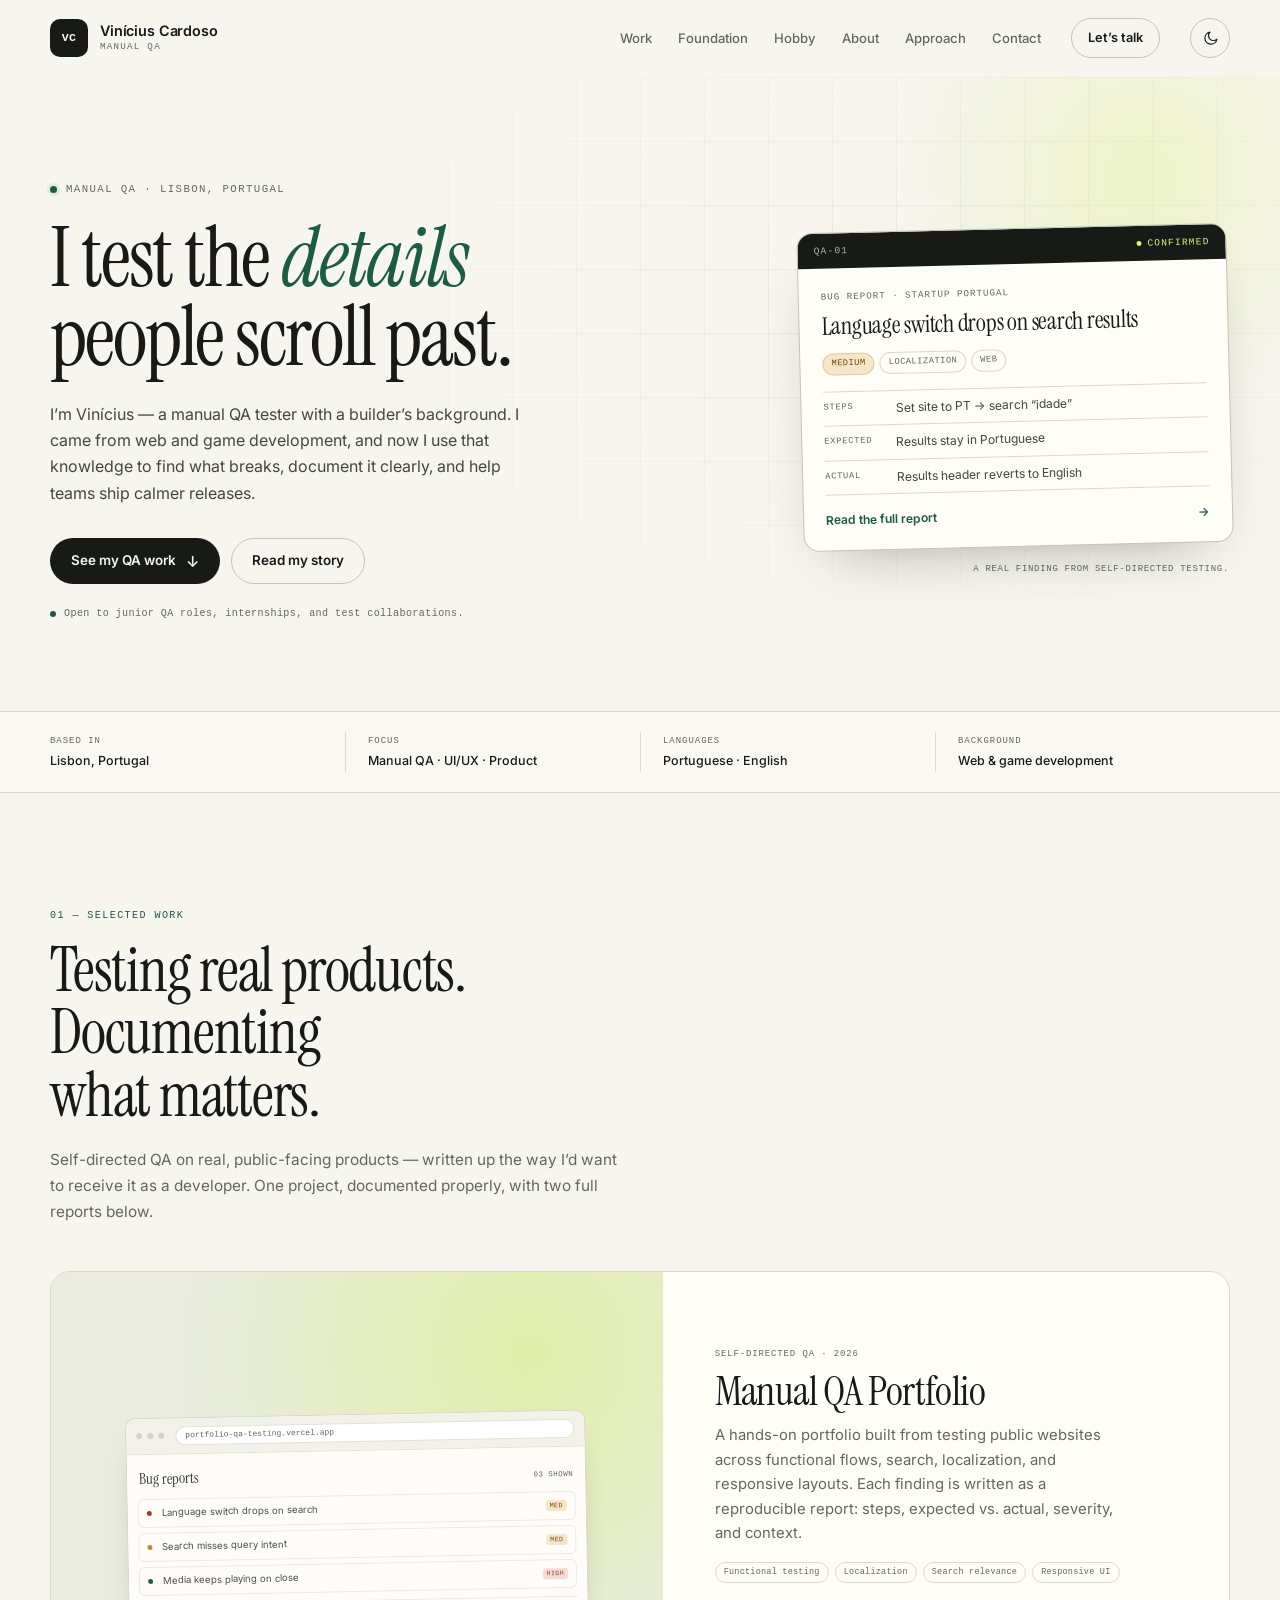
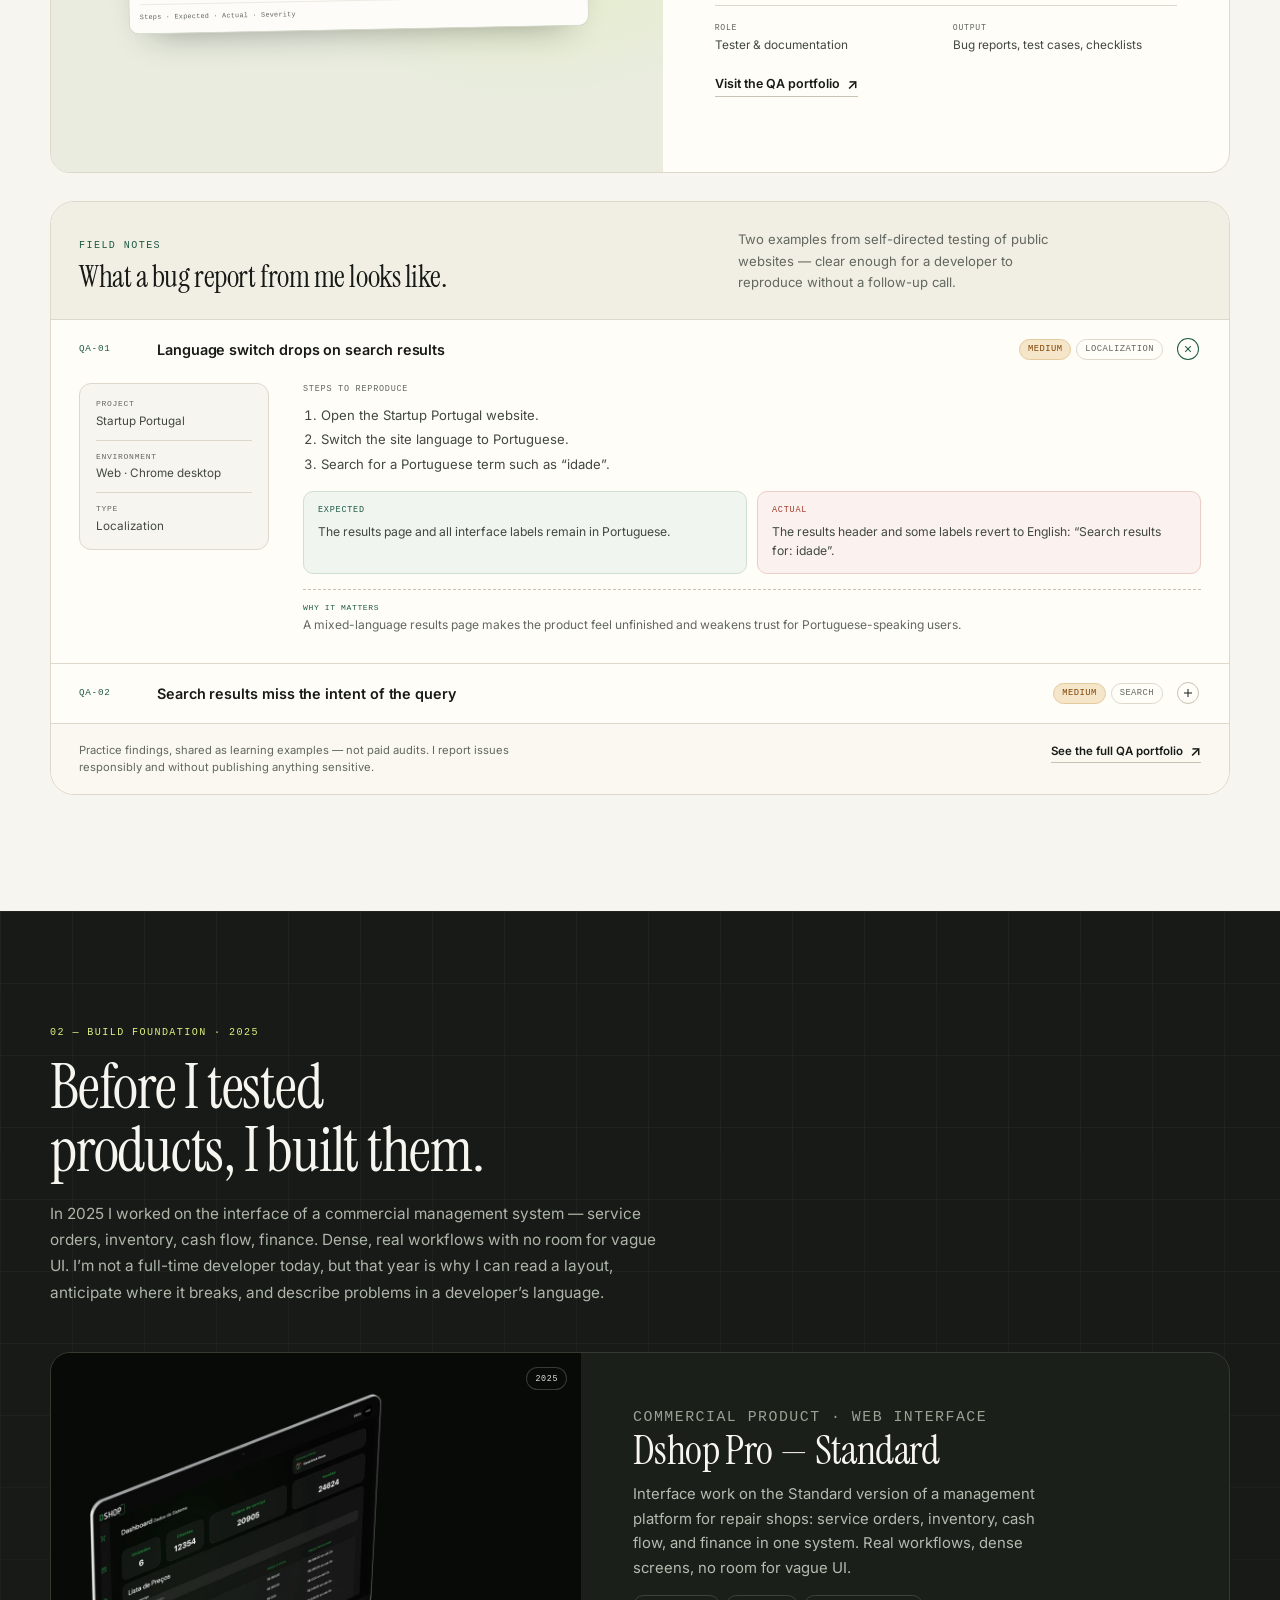
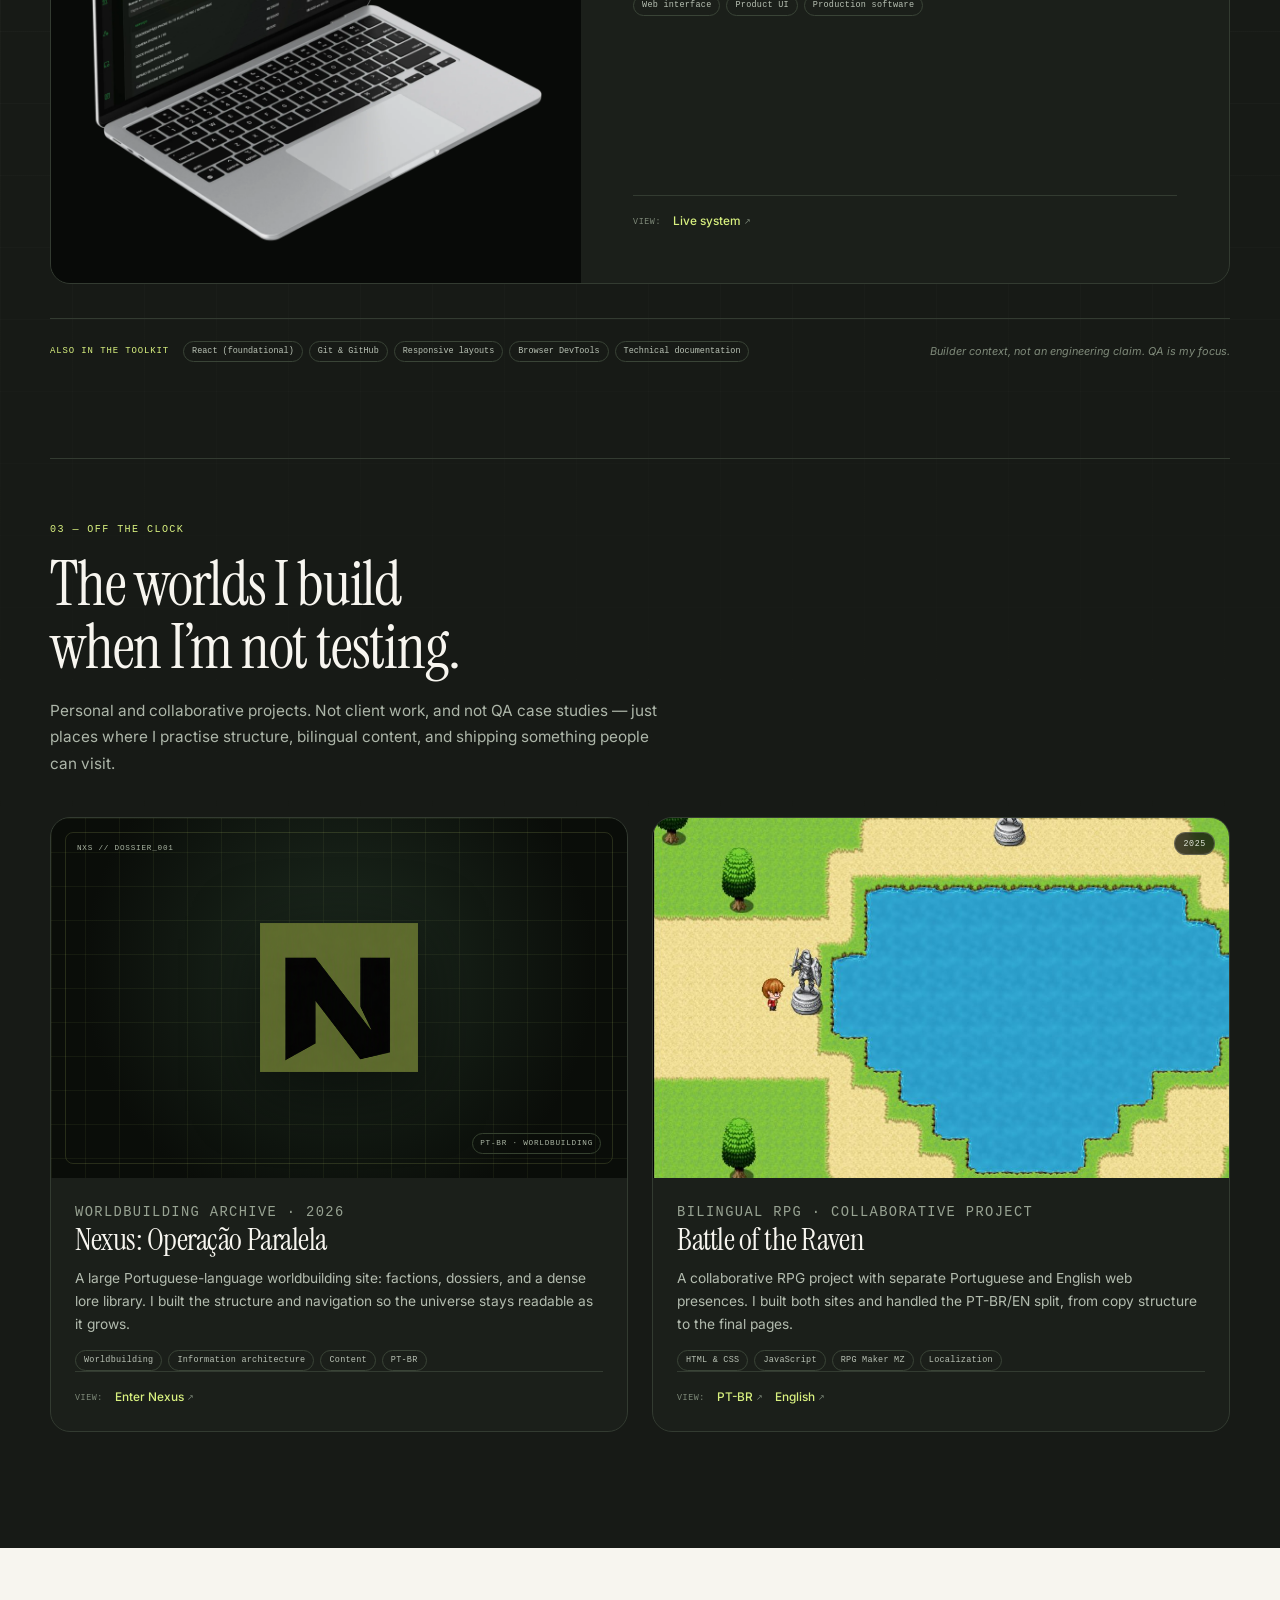
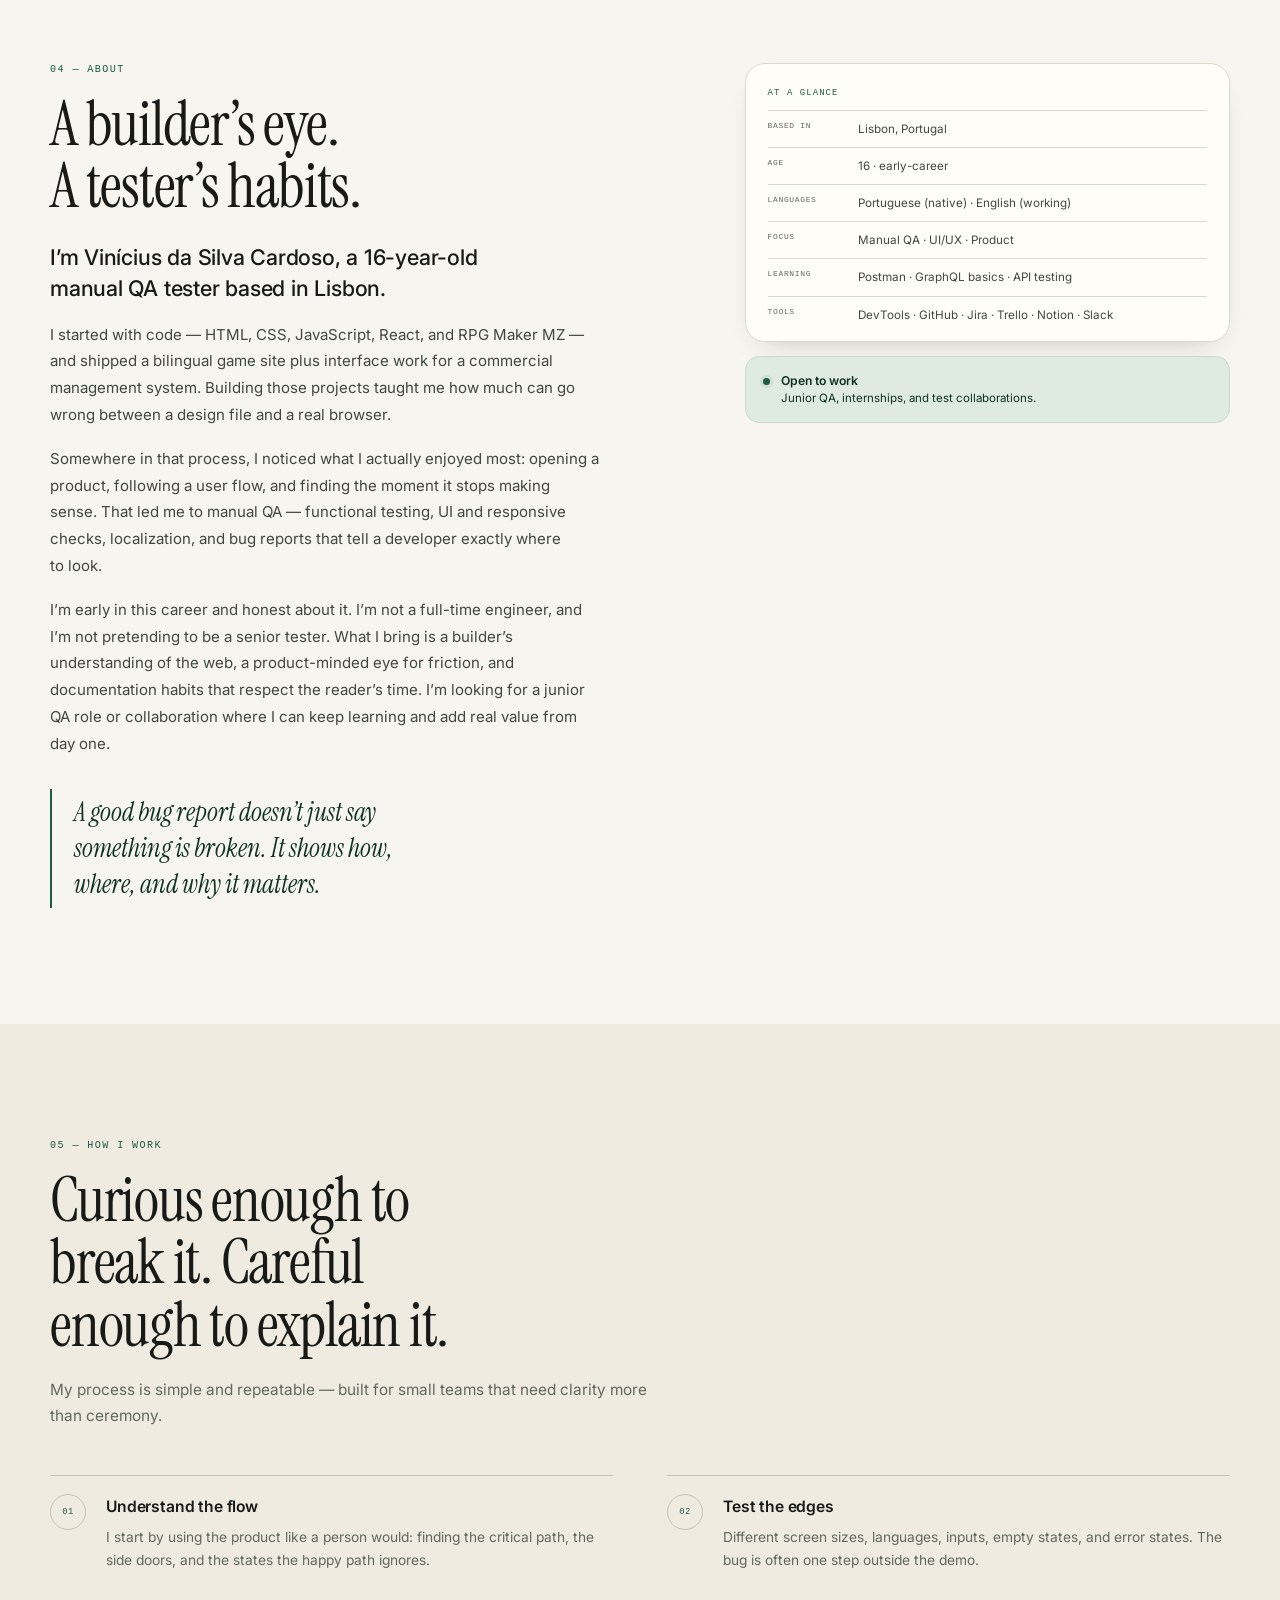
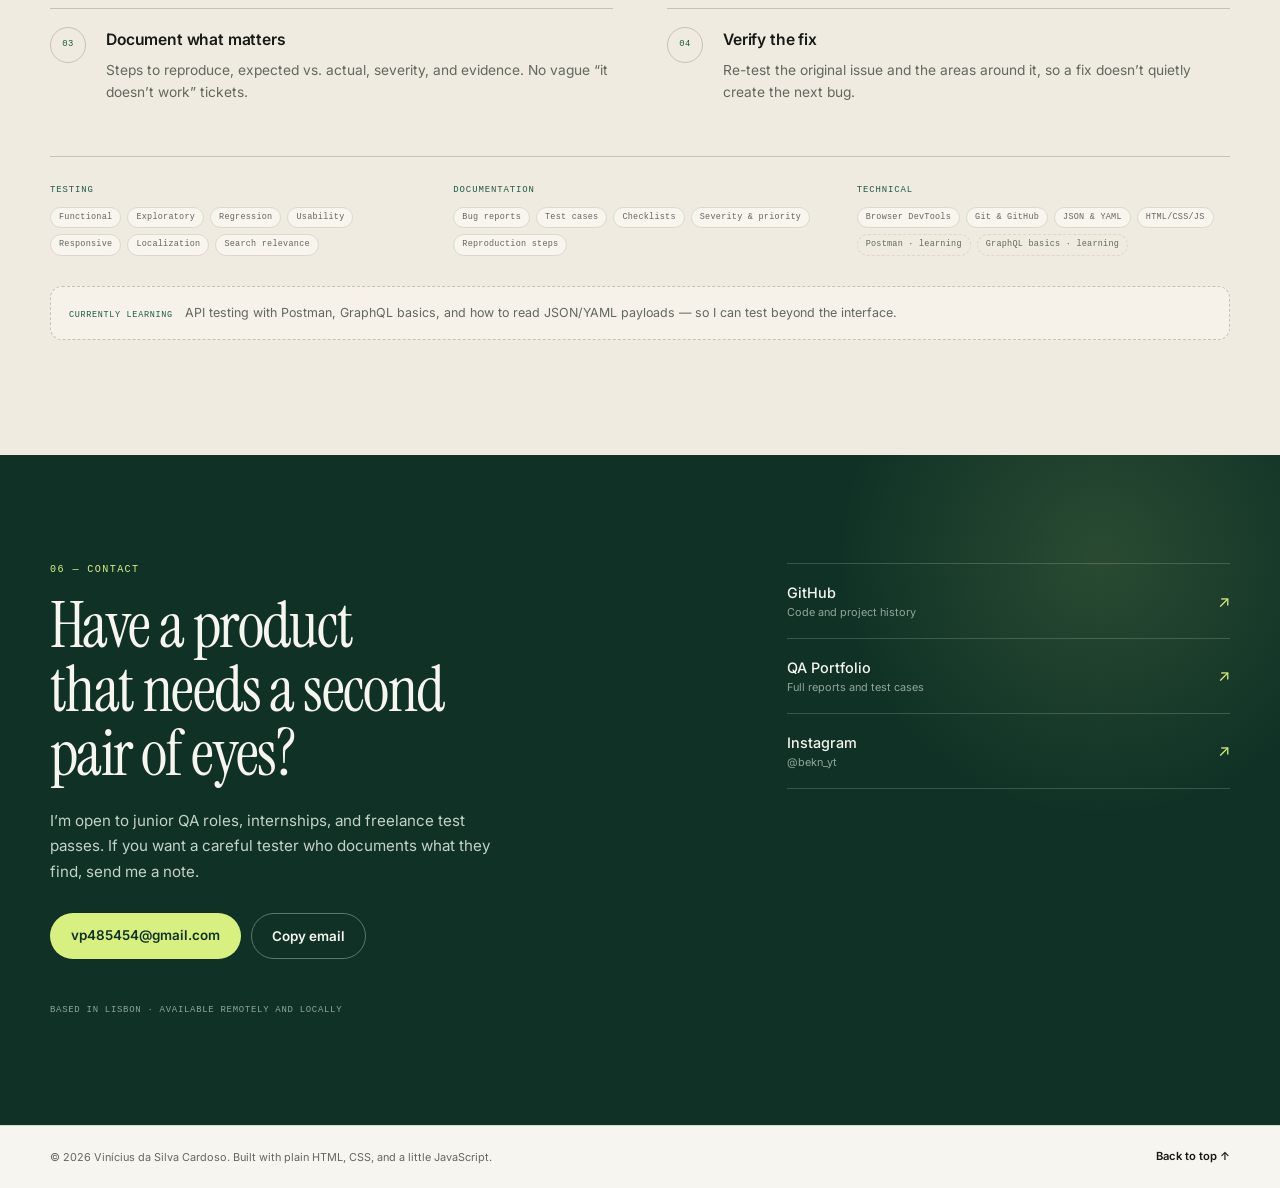
==== index.html @ 97ed92d1 "first commit" ====
<!DOCTYPE html>
<html lang="en">
<head>
  <meta charset="UTF-8">
  <meta name="viewport" content="width=device-width, initial-scale=1.0">
  <title>Vinícius Cardoso — Manual QA Tester</title>
  <meta
    name="description"
    content="Vinícius Cardoso is a manual QA tester in Lisbon with a builder's background. Functional testing, UI/UX checks, localization, and clear bug reports.">
  <meta name="theme-color" content="#f7f5ef" id="meta-theme-color">
  <meta name="color-scheme" content="light dark">
  <script>
    (function () {
      var root = document.documentElement;
      var theme = "light";

      try {
        var saved = localStorage.getItem("theme");
        if (saved === "light" || saved === "dark") {
          theme = saved;
        } else if (window.matchMedia("(prefers-color-scheme: dark)").matches) {
          theme = "dark";
        }
      } catch (error) {
        theme = "light";
      }

      root.setAttribute("data-theme", theme);
      root.style.colorScheme = theme;

      var meta = document.getElementById("meta-theme-color");
      if (meta) {
        meta.setAttribute("content", theme === "dark" ? "#0e120f" : "#f7f5ef");
      }
    })();
  </script>
  <meta name="author" content="Vinícius da Silva Cardoso">
  <meta property="og:type" content="website">
  <meta property="og:title" content="Vinícius Cardoso — Manual QA Tester">
  <meta
    property="og:description"
    content="A builder's eye, a tester's habits. Manual QA, UI/UX checks, and bug reports that developers can act on.">
  <!-- Social crawlers require an absolute URL after deployment. -->
  <meta property="og:image" content="assets/og-card.png">
  <meta name="twitter:card" content="summary_large_image">
  <link rel="icon" href="assets/favicon.svg" type="image/svg+xml">
  <link rel="preconnect" href="https://fonts.googleapis.com">
  <link rel="preconnect" href="https://fonts.gstatic.com" crossorigin>
  <link
    href="https://fonts.googleapis.com/css2?family=Instrument+Serif:ital@0;1&family=Inter:wght@400;500;600&display=swap"
    rel="stylesheet">
  <link rel="stylesheet" href="styles.css">
  <script type="application/ld+json">
    {
      "@context": "https://schema.org",
      "@type": "Person",
      "name": "Vinícius da Silva Cardoso",
      "jobTitle": "Manual QA Tester",
      "description": "Manual QA tester in Lisbon with a background in web and game development. Focused on functional testing, UI/UX checks, localization, and clear bug reports.",
      "email": "mailto:vp485454@gmail.com",
      "address": {
        "@type": "PostalAddress",
        "addressLocality": "Lisbon",
        "addressCountry": "PT"
      },
      "knowsLanguage": ["pt-PT", "en"],
      "knowsAbout": [
        "Manual testing",
        "Functional testing",
        "Exploratory testing",
        "Regression testing",
        "Usability testing",
        "Localization testing",
        "Bug reporting",
        "Test documentation"
      ],
      "sameAs": [
        "https://github.com/BeknYTprogamador",
        "https://portfolio-qa-testing.vercel.app/",
        "https://www.instagram.com/bekn_yt/"
      ]
    }
  </script>
  <script>
    document.documentElement.classList.add("js");
  </script>
  <script src="script.js" defer></script>
</head>

<body>
  <a class="skip-link" href="#main">Skip to content</a>

  <header class="site-header" data-header>
    <div class="shell header-inner">
      <a class="brand" href="#top" aria-label="Vinícius Cardoso — back to top">
        <span class="brand-mark" aria-hidden="true">VC</span>
        <span class="brand-text">
          <span class="brand-name">Vinícius Cardoso</span>
          <span class="brand-role">Manual QA</span>
        </span>
      </a>

      <nav class="nav" id="site-nav" aria-label="Primary">
        <ul class="nav-list">
          <li><a href="#work">Work</a></li>
          <li><a href="#foundation">Foundation</a></li>
          <li><a href="#hobby">Hobby</a></li>
          <li><a href="#about">About</a></li>
          <li><a href="#approach">Approach</a></li>
          <li><a href="#contact">Contact</a></li>
        </ul>
      </nav>

      <a class="header-cta" href="mailto:vp485454@gmail.com">Let&rsquo;s talk</a>

      <button
        class="theme-toggle"
        type="button"
        data-theme-toggle
        aria-label="Dark theme"
        aria-pressed="false"
        title="Switch to dark theme"
      >
        <svg class="theme-icon theme-icon--moon" viewBox="0 0 24 24" fill="none" stroke="currentColor" stroke-width="1.7" stroke-linecap="round" stroke-linejoin="round" aria-hidden="true">
          <path d="M21 12.8A8.5 8.5 0 1 1 11.2 3a6.6 6.6 0 0 0 9.8 9.8Z"></path>
        </svg>
        <svg class="theme-icon theme-icon--sun" viewBox="0 0 24 24" fill="none" stroke="currentColor" stroke-width="1.7" stroke-linecap="round" stroke-linejoin="round" aria-hidden="true">
          <circle cx="12" cy="12" r="4"></circle>
          <path d="M12 2v2M12 20v2M4.93 4.93l1.42 1.42M17.66 17.66l1.41 1.41M2 12h2M20 12h2M4.93 19.07l1.42-1.42M17.66 6.34l1.41-1.41"></path>
        </svg>
      </button>

      <button
        class="nav-toggle"
        type="button"
        aria-expanded="false"
        aria-controls="site-nav"
        aria-label="Open menu"
      >
        <span></span>
        <span></span>
      </button>
    </div>
  </header>

  <main id="main">
    <!-- Hero -->
    <section class="hero" id="top" aria-labelledby="hero-title">
      <div class="shell hero-grid">
        <div class="hero-copy">
          <p class="eyebrow" data-reveal>
            <span class="status-dot" aria-hidden="true"></span>
            Manual QA &middot; Lisbon, Portugal
          </p>
          <h1 id="hero-title" data-reveal style="--delay: 60ms">
            I test the <em>details</em><br>people scroll past.
          </h1>
          <p class="hero-sub" data-reveal style="--delay: 120ms">
            I&rsquo;m Vinícius &mdash; a manual QA tester with a builder&rsquo;s
            background. I came from web and game development, and now I use that
            knowledge to find what breaks, document it clearly, and help teams ship
            calmer releases.
          </p>
          <div class="hero-actions" data-reveal style="--delay: 180ms">
            <a class="btn btn-primary" href="#work">
              See my QA work
              <span class="btn-arrow" aria-hidden="true">&darr;</span>
            </a>
            <a class="btn btn-ghost" href="#about">Read my story</a>
          </div>
          <p class="hero-note" data-reveal style="--delay: 240ms">
            <span class="hero-note-dot" aria-hidden="true"></span>
            Open to junior QA roles, internships, and test collaborations.
          </p>
        </div>

        <div class="hero-card-wrap" data-reveal style="--delay: 200ms">
          <article class="ticket" aria-label="Sample bug report preview">
            <div class="ticket-bar">
              <span class="ticket-id">QA-01</span>
              <span class="ticket-status">
                <span class="ticket-status-dot" aria-hidden="true"></span>
                Confirmed
              </span>
            </div>
            <div class="ticket-body">
              <p class="ticket-kicker">Bug report &middot; Startup Portugal</p>
              <h2>Language switch drops on search results</h2>
              <div class="ticket-tags">
                <span class="chip chip-amber">Medium</span>
                <span class="chip">Localization</span>
                <span class="chip">Web</span>
              </div>
              <dl class="ticket-meta">
                <div>
                  <dt>Steps</dt>
                  <dd>Set site to PT &rarr; search &ldquo;idade&rdquo;</dd>
                </div>
                <div>
                  <dt>Expected</dt>
                  <dd>Results stay in Portuguese</dd>
                </div>
                <div>
                  <dt>Actual</dt>
                  <dd>Results header reverts to English</dd>
                </div>
              </dl>
              <a class="ticket-link" href="#sample">
                Read the full report
                <span aria-hidden="true">&rarr;</span>
              </a>
            </div>
          </article>
          <p class="ticket-caption">A real finding from self-directed testing.</p>
        </div>
      </div>
    </section>

    <!-- Quick facts -->
    <section class="facts" aria-label="Quick facts">
      <div class="shell">
        <ul class="fact-list">
          <li>
            <span class="fact-label">Based in</span>
            <span class="fact-value">Lisbon, Portugal</span>
          </li>
          <li>
            <span class="fact-label">Focus</span>
            <span class="fact-value">Manual QA &middot; UI/UX &middot; Product</span>
          </li>
          <li>
            <span class="fact-label">Languages</span>
            <span class="fact-value">Portuguese &middot; English</span>
          </li>
          <li>
            <span class="fact-label">Background</span>
            <span class="fact-value">Web &amp; game development</span>
          </li>
        </ul>
      </div>
    </section>

    <!-- Selected QA work -->
    <section class="section" id="work" aria-labelledby="work-title">
      <div class="shell">
        <div class="section-head" data-reveal>
          <p class="section-index">01 &mdash; Selected work</p>
          <h2 id="work-title">Testing real products. Documenting what matters.</h2>
          <p class="section-lead">
            Self-directed QA on real, public-facing products &mdash; written up the
            way I&rsquo;d want to receive it as a developer. One project, documented
            properly, with two full reports below.
          </p>
        </div>

        <div class="project-grid project-grid--single">
          <!-- QA portfolio -->
          <article class="project-card project-card--featured" data-reveal>
            <a
              class="project-media project-media--qa"
              href="https://portfolio-qa-testing.vercel.app/"
              target="_blank"
              rel="noopener"
              aria-label="Visit the Manual QA portfolio (opens in a new tab)"
            >
              <div class="browser-mock" aria-hidden="true">
                <div class="browser-bar">
                  <span class="browser-dot"></span>
                  <span class="browser-dot"></span>
                  <span class="browser-dot"></span>
                  <span class="browser-url">portfolio-qa-testing.vercel.app</span>
                </div>
                <div class="browser-body">
                  <div class="mock-heading">
                    <span>Bug reports</span>
                    <span class="mock-count">03 shown</span>
                  </div>
                  <div class="bug-row">
                    <span class="bug-dot bug-dot--red" aria-hidden="true"></span>
                    <span>Language switch drops on search</span>
                    <span class="bug-sev bug-sev--med">MED</span>
                  </div>
                  <div class="bug-row">
                    <span class="bug-dot bug-dot--amber" aria-hidden="true"></span>
                    <span>Search misses query intent</span>
                    <span class="bug-sev bug-sev--med">MED</span>
                  </div>
                  <div class="bug-row">
                    <span class="bug-dot bug-dot--green" aria-hidden="true"></span>
                    <span>Media keeps playing on close</span>
                    <span class="bug-sev bug-sev--high">HIGH</span>
                  </div>
                  <div class="mock-foot">
                    <span>Steps &middot; Expected &middot; Actual &middot; Severity</span>
                  </div>
                </div>
              </div>
            </a>
            <div class="project-body">
              <div class="project-top">
                <span class="project-kicker">Self-directed QA &middot; 2026</span>
              </div>
              <h3>Manual QA Portfolio</h3>
              <p>
                A hands-on portfolio built from testing public websites across
                functional flows, search, localization, and responsive layouts. Each
                finding is written as a reproducible report: steps, expected vs.
                actual, severity, and context.
              </p>
              <ul class="tag-list" aria-label="Focus areas">
                <li>Functional testing</li>
                <li>Localization</li>
                <li>Search relevance</li>
                <li>Responsive UI</li>
              </ul>
              <dl class="project-meta">
                <div>
                  <dt>Role</dt>
                  <dd>Tester &amp; documentation</dd>
                </div>
                <div>
                  <dt>Output</dt>
                  <dd>Bug reports, test cases, checklists</dd>
                </div>
              </dl>
              <a
                class="text-link"
                href="https://portfolio-qa-testing.vercel.app/"
                target="_blank"
                rel="noopener"
              >
                Visit the QA portfolio
                <span aria-hidden="true">&nearr;</span>
              </a>
            </div>
          </article>
        </div>

        <!-- Sample reports -->
        <div class="reports" id="sample" data-reveal>
          <div class="reports-head">
            <div>
              <p class="section-index">Field notes</p>
              <h3>What a bug report from me looks like.</h3>
            </div>
            <p class="reports-intro">
              Two examples from self-directed testing of public websites &mdash;
              clear enough for a developer to reproduce without a follow-up call.
            </p>
          </div>

          <details class="report" open>
            <summary>
              <span class="report-id">QA-01</span>
              <span class="report-title">Language switch drops on search results</span>
              <span class="report-tags">
                <span class="chip chip-amber">Medium</span>
                <span class="chip">Localization</span>
              </span>
              <span class="report-toggle" aria-hidden="true"></span>
            </summary>
            <div class="report-content">
              <dl class="report-meta">
                <div>
                  <dt>Project</dt>
                  <dd>Startup Portugal</dd>
                </div>
                <div>
                  <dt>Environment</dt>
                  <dd>Web &middot; Chrome desktop</dd>
                </div>
                <div>
                  <dt>Type</dt>
                  <dd>Localization</dd>
                </div>
              </dl>
              <div class="report-detail">
                <h4>Steps to reproduce</h4>
                <ol>
                  <li>Open the Startup Portugal website.</li>
                  <li>Switch the site language to Portuguese.</li>
                  <li>Search for a Portuguese term such as &ldquo;idade&rdquo;.</li>
                </ol>
                <div class="result-grid">
                  <div class="result result--expected">
                    <h4>Expected</h4>
                    <p>
                      The results page and all interface labels remain in
                      Portuguese.
                    </p>
                  </div>
                  <div class="result result--actual">
                    <h4>Actual</h4>
                    <p>
                      The results header and some labels revert to English:
                      &ldquo;Search results for: idade&rdquo;.
                    </p>
                  </div>
                </div>
                <p class="report-impact">
                  <span>Why it matters</span>
                  A mixed-language results page makes the product feel unfinished
                  and weakens trust for Portuguese-speaking users.
                </p>
              </div>
            </div>
          </details>

          <details class="report">
            <summary>
              <span class="report-id">QA-02</span>
              <span class="report-title">Search results miss the intent of the query</span>
              <span class="report-tags">
                <span class="chip chip-amber">Medium</span>
                <span class="chip">Search</span>
              </span>
              <span class="report-toggle" aria-hidden="true"></span>
            </summary>
            <div class="report-content">
              <dl class="report-meta">
                <div>
                  <dt>Project</dt>
                  <dd>Visit Sintra</dd>
                </div>
                <div>
                  <dt>Environment</dt>
                  <dd>Web &middot; Mobile &amp; desktop</dd>
                </div>
                <div>
                  <dt>Type</dt>
                  <dd>Search relevance</dd>
                </div>
              </dl>
              <div class="report-detail">
                <h4>Steps to reproduce</h4>
                <ol>
                  <li>Open the Visit Sintra website with Portuguese selected.</li>
                  <li>Search for &ldquo;parques&rdquo; (parks).</li>
                  <li>Review the first page of results.</li>
                </ol>
                <div class="result-grid">
                  <div class="result result--expected">
                    <h4>Expected</h4>
                    <p>
                      Results for parks, gardens, and natural attractions near
                      Sintra.
                    </p>
                  </div>
                  <div class="result result--actual">
                    <h4>Actual</h4>
                    <p>
                      Unrelated general-information articles appear ahead of
                      relevant attractions.
                    </p>
                  </div>
                </div>
                <p class="report-impact">
                  <span>Why it matters</span>
                  A visitor looking for a place to visit may leave without finding
                  it, even though the content exists on the site.
                </p>
              </div>
            </div>
          </details>

          <div class="reports-foot">
            <p>
              Practice findings, shared as learning examples &mdash; not paid
              audits. I report issues responsibly and without publishing anything
              sensitive.
            </p>
            <a
              class="text-link"
              href="https://portfolio-qa-testing.vercel.app/"
              target="_blank"
              rel="noopener"
            >
              See the full QA portfolio
              <span aria-hidden="true">&nearr;</span>
            </a>
          </div>
        </div>
      </div>
    </section>

    <!-- Build foundation -->
    <section class="section section--foundation" id="foundation" aria-labelledby="foundation-title">
      <div class="shell">
        <div class="section-head" data-reveal>
          <p class="section-index">02 &mdash; Build foundation &middot; 2025</p>
          <h2 id="foundation-title">Before I tested products, I built them.</h2>
          <p class="section-lead">
            In 2025 I worked on the interface of a commercial management system
            &mdash; service orders, inventory, cash flow, finance. Dense, real
            workflows with no room for vague UI. I&rsquo;m not a full-time developer
            today, but that year is why I can read a layout, anticipate where it
            breaks, and describe problems in a developer&rsquo;s language.
          </p>
        </div>

        <div class="build-grid build-grid--single">
          <article class="build-card build-card--featured" data-reveal>
            <a
              class="build-media build-media--dshop"
              href="https://www.dshopsistema.com.br/"
              target="_blank"
              rel="noopener"
              aria-label="Visit Dshop Pro (opens in a new tab)"
            >
              <img
                src="assets/dshop-pro.webp"
                alt="Dshop Pro management system preview"
                width="1920"
                height="1920"
                loading="lazy"
                decoding="async">
              <span class="build-year">2025</span>
            </a>
            <div class="build-body">
              <p class="project-kicker">Commercial product &middot; Web interface</p>
              <h3>Dshop Pro &mdash; Standard</h3>
              <p>
                Interface work on the Standard version of a management platform for
                repair shops: service orders, inventory, cash flow, and finance in one
                system. Real workflows, dense screens, no room for vague UI.
              </p>
              <ul class="tag-list" aria-label="Tools and skills">
                <li>Web interface</li>
                <li>Product UI</li>
                <li>Production software</li>
              </ul>
              <div class="build-links">
                <span>View:</span>
                <a
                  href="https://www.dshopsistema.com.br/"
                  target="_blank"
                  rel="noopener"
                >Live system <span aria-hidden="true">&nearr;</span></a>
              </div>
            </div>
          </article>
        </div>

        <div class="toolkit" data-reveal>
          <p class="toolkit-label">Also in the toolkit</p>
          <ul class="toolkit-list">
            <li>React (foundational)</li>
            <li>Git &amp; GitHub</li>
            <li>Responsive layouts</li>
            <li>Browser DevTools</li>
            <li>Technical documentation</li>
          </ul>
          <p class="toolkit-note">
            Builder context, not an engineering claim. QA is my focus.
          </p>
        </div>

        <!-- Hobby projects -->
        <section class="hobby" id="hobby" aria-labelledby="hobby-title">
          <div class="section-head" data-reveal>
            <p class="section-index">03 &mdash; Off the clock</p>
            <h2 id="hobby-title">The worlds I build when I&rsquo;m not testing.</h2>
            <p class="section-lead">
              Personal and collaborative projects. Not client work, and not QA case
              studies &mdash; just places where I practise structure, bilingual
              content, and shipping something people can visit.
            </p>
          </div>

          <div class="build-grid hobby-grid">
          <!-- Nexus -->
          <article class="build-card" data-reveal>
            <a
              class="build-media build-media--nexus"
              href="https://saymon-man.vercel.app/index.html"
              target="_blank"
              rel="noopener"
              aria-label="Visit the Nexus: Operação Paralela project (opens in a new tab)"
            >
              <span class="nexus-stamp" aria-hidden="true">NXS // DOSSIER_001</span>
              <img
                src="assets/nexus-logo.png"
                alt=""
                width="300"
                height="282"
                loading="lazy"
                decoding="async">
              <span class="nexus-tag" aria-hidden="true">PT-BR &middot; Worldbuilding</span>
            </a>
            <div class="build-body">
              <p class="project-kicker">Worldbuilding archive &middot; 2026</p>
              <h3>Nexus: Opera&ccedil;&atilde;o Paralela</h3>
              <p>
                A large Portuguese-language worldbuilding site: factions, dossiers,
                and a dense lore library. I built the structure and navigation so the
                universe stays readable as it grows.
              </p>
              <ul class="tag-list" aria-label="Focus areas">
                <li>Worldbuilding</li>
                <li>Information architecture</li>
                <li>Content</li>
                <li>PT-BR</li>
              </ul>
              <div class="build-links">
                <span>View:</span>
                <a
                  href="https://saymon-man.vercel.app/index.html"
                  target="_blank"
                  rel="noopener"
                >Enter Nexus <span aria-hidden="true">&nearr;</span></a>
              </div>
            </div>
          </article>

          <!-- Battle of the Raven -->
          <article class="build-card" data-reveal style="--delay: 80ms">
            <a
              class="build-media"
              href="https://battleraven.netlify.app/"
              target="_blank"
              rel="noopener"
              aria-label="Visit the English Battle of the Raven site (opens in a new tab)"
            >
              <img
                src="assets/battle-of-the-raven.jpg"
                alt="Battle of the Raven game project preview"
                width="924"
                height="705"
                loading="lazy"
                decoding="async">
              <span class="build-year">2025</span>
            </a>
            <div class="build-body">
              <p class="project-kicker">Bilingual RPG &middot; Collaborative project</p>
              <h3>Battle of the Raven</h3>
              <p>
                A collaborative RPG project with separate Portuguese and English web
                presences. I built both sites and handled the PT-BR/EN split, from
                copy structure to the final pages.
              </p>
              <ul class="tag-list" aria-label="Tools and skills">
                <li>HTML &amp; CSS</li>
                <li>JavaScript</li>
                <li>RPG Maker MZ</li>
                <li>Localization</li>
              </ul>
              <div class="build-links">
                <span>View:</span>
                <a
                  href="https://batalhadocorvo.netlify.app/"
                  target="_blank"
                  rel="noopener"
                >PT-BR <span aria-hidden="true">&nearr;</span></a>
                <a
                  href="https://battleraven.netlify.app/"
                  target="_blank"
                  rel="noopener"
                >English <span aria-hidden="true">&nearr;</span></a>
              </div>
            </div>
          </article>
          </div>
        </section>
      </div>
    </section>

    <!-- About -->
    <section class="section" id="about" aria-labelledby="about-title">
      <div class="shell about-grid">
        <div class="about-copy" data-reveal>
          <p class="section-index">04 &mdash; About</p>
          <h2 id="about-title">A builder&rsquo;s eye. A tester&rsquo;s habits.</h2>
          <p class="about-lead">
            I&rsquo;m Vinícius da Silva Cardoso, a 16-year-old manual QA tester based
            in Lisbon.
          </p>
          <p>
            I started with code &mdash; HTML, CSS, JavaScript, React, and RPG Maker MZ
            &mdash; and shipped a bilingual game site plus interface work for a
            commercial management system. Building those projects taught me how much
            can go wrong between a design file and a real browser.
          </p>
          <p>
            Somewhere in that process, I noticed what I actually enjoyed most: opening
            a product, following a user flow, and finding the moment it stops making
            sense. That led me to manual QA &mdash; functional testing, UI and
            responsive checks, localization, and bug reports that tell a developer
            exactly where to look.
          </p>
          <p>
            I&rsquo;m early in this career and honest about it. I&rsquo;m not a
            full-time engineer, and I&rsquo;m not pretending to be a senior tester.
            What I bring is a builder&rsquo;s understanding of the web, a
            product-minded eye for friction, and documentation habits that respect the
            reader&rsquo;s time. I&rsquo;m looking for a junior QA role or
            collaboration where I can keep learning and add real value from day one.
          </p>
          <blockquote class="about-quote">
            <p>
              A good bug report doesn&rsquo;t just say something is broken. It shows
              how, where, and why it matters.
            </p>
          </blockquote>
        </div>

        <div class="about-aside" data-reveal style="--delay: 100ms">
          <div class="glance">
            <p class="glance-title">At a glance</p>
            <dl class="glance-list">
              <div>
                <dt>Based in</dt>
                <dd>Lisbon, Portugal</dd>
              </div>
              <div>
                <dt>Age</dt>
                <dd>16 &middot; early-career</dd>
              </div>
              <div>
                <dt>Languages</dt>
                <dd>Portuguese (native) &middot; English (working)</dd>
              </div>
              <div>
                <dt>Focus</dt>
                <dd>Manual QA &middot; UI/UX &middot; Product</dd>
              </div>
              <div>
                <dt>Learning</dt>
                <dd>Postman &middot; GraphQL basics &middot; API testing</dd>
              </div>
              <div>
                <dt>Tools</dt>
                <dd>DevTools &middot; GitHub &middot; Jira &middot; Trello &middot; Notion &middot; Slack</dd>
              </div>
            </dl>
          </div>
          <div class="availability">
            <span class="availability-dot" aria-hidden="true"></span>
            <p>
              <strong>Open to work</strong>
              Junior QA, internships, and test collaborations.
            </p>
          </div>
        </div>
      </div>
    </section>

    <!-- Approach -->
    <section class="section section--approach" id="approach" aria-labelledby="approach-title">
      <div class="shell">
        <div class="section-head" data-reveal>
          <p class="section-index">05 &mdash; How I work</p>
          <h2 id="approach-title">Curious enough to break it. Careful enough to explain it.</h2>
          <p class="section-lead">
            My process is simple and repeatable &mdash; built for small teams that
            need clarity more than ceremony.
          </p>
        </div>

        <ol class="steps">
          <li data-reveal>
            <span class="step-num" aria-hidden="true">01</span>
            <h3>Understand the flow</h3>
            <p>
              I start by using the product like a person would: finding the critical
              path, the side doors, and the states the happy path ignores.
            </p>
          </li>
          <li data-reveal style="--delay: 60ms">
            <span class="step-num" aria-hidden="true">02</span>
            <h3>Test the edges</h3>
            <p>
              Different screen sizes, languages, inputs, empty states, and error
              states. The bug is often one step outside the demo.
            </p>
          </li>
          <li data-reveal style="--delay: 120ms">
            <span class="step-num" aria-hidden="true">03</span>
            <h3>Document what matters</h3>
            <p>
              Steps to reproduce, expected vs. actual, severity, and evidence. No
              vague &ldquo;it doesn&rsquo;t work&rdquo; tickets.
            </p>
          </li>
          <li data-reveal style="--delay: 180ms">
            <span class="step-num" aria-hidden="true">04</span>
            <h3>Verify the fix</h3>
            <p>
              Re-test the original issue and the areas around it, so a fix
              doesn&rsquo;t quietly create the next bug.
            </p>
          </li>
        </ol>

        <div class="skills" data-reveal>
          <div class="skill-group">
            <h3>Testing</h3>
            <ul class="tag-list">
              <li>Functional</li>
              <li>Exploratory</li>
              <li>Regression</li>
              <li>Usability</li>
              <li>Responsive</li>
              <li>Localization</li>
              <li>Search relevance</li>
            </ul>
          </div>
          <div class="skill-group">
            <h3>Documentation</h3>
            <ul class="tag-list">
              <li>Bug reports</li>
              <li>Test cases</li>
              <li>Checklists</li>
              <li>Severity &amp; priority</li>
              <li>Reproduction steps</li>
            </ul>
          </div>
          <div class="skill-group">
            <h3>Technical</h3>
            <ul class="tag-list">
              <li>Browser DevTools</li>
              <li>Git &amp; GitHub</li>
              <li>JSON &amp; YAML</li>
              <li>HTML/CSS/JS</li>
              <li class="tag-learning">Postman &middot; learning</li>
              <li class="tag-learning">GraphQL basics &middot; learning</li>
            </ul>
          </div>
        </div>

        <p class="learning-note" data-reveal>
          <span>Currently learning</span>
          API testing with Postman, GraphQL basics, and how to read JSON/YAML
          payloads &mdash; so I can test beyond the interface.
        </p>
      </div>
    </section>

    <!-- Contact -->
    <section class="contact" id="contact" aria-labelledby="contact-title">
      <div class="shell contact-grid">
        <div data-reveal>
          <p class="section-index section-index--light">06 &mdash; Contact</p>
          <h2 id="contact-title">Have a product that needs a second pair of eyes?</h2>
          <p class="contact-lead">
            I&rsquo;m open to junior QA roles, internships, and freelance test passes.
            If you want a careful tester who documents what they find, send me a note.
          </p>
          <div class="contact-actions">
            <a class="btn btn-lime" href="mailto:vp485454@gmail.com">
              vp485454@gmail.com
            </a>
            <button class="btn btn-outline" type="button" data-copy-email>
              Copy email
            </button>
          </div>
          <p class="contact-status" role="status" aria-live="polite" data-copy-status></p>
          <p class="contact-note">
            Based in Lisbon &middot; Available remotely and locally
          </p>
        </div>

        <ul class="contact-links" data-reveal style="--delay: 100ms">
          <li>
            <a href="https://github.com/BeknYTprogamador" target="_blank" rel="noopener">
              <span class="contact-link-label">GitHub</span>
              <span class="contact-link-desc">Code and project history</span>
              <span class="contact-link-arrow" aria-hidden="true">&nearr;</span>
            </a>
          </li>
          <li>
            <a href="https://portfolio-qa-testing.vercel.app/" target="_blank" rel="noopener">
              <span class="contact-link-label">QA Portfolio</span>
              <span class="contact-link-desc">Full reports and test cases</span>
              <span class="contact-link-arrow" aria-hidden="true">&nearr;</span>
            </a>
          </li>
          <li>
            <a href="https://www.instagram.com/bekn_yt/" target="_blank" rel="noopener">
              <span class="contact-link-label">Instagram</span>
              <span class="contact-link-desc">@bekn_yt</span>
              <span class="contact-link-arrow" aria-hidden="true">&nearr;</span>
            </a>
          </li>
        </ul>
      </div>
    </section>
  </main>

  <footer class="site-footer">
    <div class="shell footer-inner">
      <p>
        &copy; <span data-year>2026</span> Vinícius da Silva Cardoso. Built with
        plain HTML, CSS, and a little JavaScript.
      </p>
      <a href="#top">Back to top <span aria-hidden="true">&uarr;</span></a>
    </div>
  </footer>
</body>
</html>
---- styles.css ----
/* ==========================================================================
   Vinícius Cardoso — Manual QA portfolio
   Plain CSS. No frameworks, no build step.
   ========================================================================== */

:root {
  --paper: #f7f5ef;
  --paper-2: #efebe0;
  --surface: #fffdf8;
  --ink: #171a16;
  --ink-soft: #414840;
  --muted: #62685f;
  --line: #ddd8cb;
  --line-strong: #c8c2b3;
  --accent: #1e5b45;
  --accent-ink: #103226;
  --accent-soft: #dfeae0;
  --lime: #d8f07f;
  --amber: #7d4508;
  --amber-soft: #f5e5c9;
  --amber-line: #e4c99d;
  --red: #a33a2a;
  --red-soft: #f4ddd7;
  --ok-line: #cfe0d2;
  --ok-bg: #f0f6ef;
  --bad-line: #eccdc5;
  --bad-bg: #fbf1ee;

  --surface-2: #f1eee4;
  --surface-3: #faf8f1;
  --header-bg: rgba(247, 245, 239, 0.9);
  --header-bg-blur: rgba(247, 245, 239, 0.78);
  --grid-line: rgba(23, 26, 22, 0.055);
  --surface-translucent: rgba(255, 253, 248, 0.36);
  --surface-translucent-2: rgba(255, 253, 248, 0.55);
  --surface-translucent-3: rgba(255, 253, 248, 0.42);
  --accent-text: #103226;
  --accent-line: #cadcc9;
  --accent-ring: rgba(30, 91, 69, 0.08);
  --qa-glow: rgba(216, 240, 127, 0.55);
  --qa-bg: #e9ecdf;
  --glow: rgba(216, 240, 127, 0.34);
  --shadow-color: rgba(23, 26, 22, 0.4);

  --radius-sm: 12px;
  --radius: 20px;
  --radius-lg: 24px;

  --shadow: 0 26px 60px -32px rgba(23, 26, 22, 0.4);
  --shadow-soft: 0 12px 30px -20px rgba(23, 26, 22, 0.35);

  --font-sans: "Inter", system-ui, -apple-system, "Segoe UI", sans-serif;
  --font-serif: "Instrument Serif", Georgia, "Times New Roman", serif;
  --font-mono: "SFMono-Regular", Consolas, "Liberation Mono", Menlo, monospace;

  --shell: 1180px;
  --ease: cubic-bezier(0.22, 0.68, 0.28, 1);
  color-scheme: light;
}

[data-theme="dark"] {
  --paper: #0e120f;
  --paper-2: #131a14;
  --surface: #171f18;
  --surface-2: #1b241c;
  --surface-3: #1f2a20;
  --ink: #f1efe6;
  --ink-soft: #c8cec4;
  --muted: #9aa598;
  --line: #2a332b;
  --line-strong: #3d4a3d;
  --accent: #9ad6b5;
  --accent-ink: #0b2a1e;
  --accent-soft: #183326;
  --accent-text: #b6e6cc;
  --accent-line: #2f4a3a;
  --accent-ring: rgba(154, 214, 181, 0.12);
  --lime: #d8f07f;
  --amber: #f0b979;
  --amber-soft: #332619;
  --amber-line: #5c4526;
  --red: #f29a8a;
  --red-soft: #3a211d;
  --ok-line: #2f4a3a;
  --ok-bg: #16241b;
  --bad-line: #5a3029;
  --bad-bg: #2a1915;
  --header-bg: rgba(14, 18, 15, 0.92);
  --header-bg-blur: rgba(14, 18, 15, 0.78);
  --grid-line: rgba(241, 239, 230, 0.06);
  --surface-translucent: rgba(255, 255, 255, 0.025);
  --surface-translucent-2: rgba(255, 255, 255, 0.04);
  --surface-translucent-3: rgba(255, 255, 255, 0.035);
  --qa-glow: rgba(216, 240, 127, 0.1);
  --qa-bg: #111812;
  --glow: rgba(216, 240, 127, 0.15);
  --shadow-color: rgba(0, 0, 0, 0.5);
  --shadow: 0 26px 60px -34px rgba(0, 0, 0, 0.65);
  --shadow-soft: 0 12px 30px -22px rgba(0, 0, 0, 0.55);
  color-scheme: dark;
}

*,
*::before,
*::after {
  box-sizing: border-box;
}

html {
  scroll-behavior: smooth;
  -webkit-text-size-adjust: 100%;
  background: var(--paper);
}

body {
  margin: 0;
  background: var(--paper);
  color: var(--ink);
  font-family: var(--font-sans);
  font-size: 16px;
  line-height: 1.6;
  -webkit-font-smoothing: antialiased;
  -moz-osx-font-smoothing: grayscale;
  overflow-x: hidden;
}

body.nav-open {
  overflow: hidden;
}

img {
  display: block;
  max-width: 100%;
  height: auto;
}

a {
  color: inherit;
}

p {
  text-wrap: pretty;
}

h1,
h2,
h3,
h4 {
  text-wrap: balance;
}

::selection {
  background: var(--lime);
  color: var(--accent-ink);
}

:focus-visible {
  outline: 2px solid var(--accent);
  outline-offset: 3px;
  border-radius: 3px;
}

.shell {
  width: min(100% - 48px, var(--shell));
  margin-inline: auto;
}

.skip-link {
  position: absolute;
  top: -60px;
  left: 24px;
  z-index: 100;
  padding: 10px 16px;
  background: var(--ink);
  color: var(--paper);
  font-size: 0.8rem;
  text-decoration: none;
  border-radius: 0 0 8px 8px;
  transition: top 0.2s var(--ease);
}

.skip-link:focus {
  top: 0;
}

/* --------------------------------------------------------------------------
   Header
   -------------------------------------------------------------------------- */

.site-header {
  position: sticky;
  top: 0;
  z-index: 50;
  background: var(--header-bg);
  border-bottom: 1px solid transparent;
  transition: border-color 0.25s ease, box-shadow 0.25s ease;
}

@supports (backdrop-filter: blur(12px)) {
  .site-header {
    background: var(--header-bg-blur);
    backdrop-filter: blur(12px);
    -webkit-backdrop-filter: blur(12px);
  }
}

.site-header.is-scrolled {
  border-bottom-color: var(--line);
  box-shadow: 0 8px 24px -24px var(--shadow-color);
}

.header-inner {
  display: flex;
  align-items: center;
  gap: 30px;
  min-height: 76px;
}

.brand {
  display: inline-flex;
  align-items: center;
  gap: 12px;
  margin-right: auto;
  color: inherit;
  text-decoration: none;
}

.brand-mark {
  display: grid;
  width: 38px;
  height: 38px;
  place-items: center;
  border-radius: 10px;
  background: var(--ink);
  color: var(--paper);
  font-family: var(--font-mono);
  font-size: 0.72rem;
  font-weight: 600;
  letter-spacing: 0.04em;
}

.brand-text {
  display: flex;
  flex-direction: column;
  line-height: 1.1;
}

.brand-name {
  font-size: 0.9rem;
  font-weight: 600;
  letter-spacing: -0.01em;
}

.brand-role {
  margin-top: 3px;
  color: var(--muted);
  font-family: var(--font-mono);
  font-size: 0.58rem;
  letter-spacing: 0.13em;
  text-transform: uppercase;
}

.nav-list {
  display: flex;
  align-items: center;
  gap: 26px;
  margin: 0;
  padding: 0;
  list-style: none;
}

.nav-list a {
  position: relative;
  display: inline-block;
  padding: 6px 0;
  color: var(--muted);
  font-size: 0.82rem;
  font-weight: 500;
  text-decoration: none;
  transition: color 0.18s ease;
}

.nav-list a::after {
  content: "";
  position: absolute;
  right: 0;
  bottom: 1px;
  left: 0;
  height: 1px;
  background: var(--ink);
  transform: scaleX(0);
  transform-origin: left;
  transition: transform 0.22s var(--ease);
}

.nav-list a:hover,
.nav-list a.is-active {
  color: var(--ink);
}

.nav-list a:hover::after,
.nav-list a.is-active::after {
  transform: scaleX(1);
}

.header-cta {
  padding: 9px 16px;
  border: 1px solid var(--line-strong);
  border-radius: 999px;
  font-size: 0.8rem;
  font-weight: 600;
  text-decoration: none;
  transition: border-color 0.2s ease, background 0.2s ease, color 0.2s ease;
}

.header-cta:hover {
  border-color: var(--ink);
  background: var(--ink);
  color: var(--paper);
}

.theme-toggle {
  display: none;
  align-items: center;
  justify-content: center;
  width: 40px;
  height: 40px;
  flex: none;
  padding: 0;
  border: 1px solid var(--line-strong);
  border-radius: 50%;
  background: transparent;
  color: var(--ink);
  cursor: pointer;
  transition: border-color 0.2s ease, background 0.2s ease, color 0.2s ease;
}

.js .theme-toggle {
  display: none;
}

.theme-ready .theme-toggle {
  display: inline-flex;
}

.theme-toggle:hover {
  border-color: var(--ink);
  background: var(--surface);
}

.theme-toggle svg {
  width: 17px;
  height: 17px;
  transition: transform 0.3s var(--ease);
}

.theme-toggle:hover svg {
  transform: rotate(12deg);
}

.theme-icon--sun {
  display: none;
}

[data-theme="dark"] .theme-icon--sun {
  display: block;
}

[data-theme="dark"] .theme-icon--moon {
  display: none;
}

.nav-toggle {
  display: none;
  flex-direction: column;
  gap: 5px;
  align-items: center;
  justify-content: center;
  width: 40px;
  height: 40px;
  padding: 0;
  border: 1px solid var(--line-strong);
  border-radius: 999px;
  background: transparent;
  cursor: pointer;
}

.nav-toggle span {
  display: block;
  width: 17px;
  height: 1.5px;
  background: var(--ink);
  transition: transform 0.22s var(--ease), opacity 0.22s ease;
}

.nav-toggle[aria-expanded="true"] span:first-child {
  transform: translateY(3.25px) rotate(45deg);
}

.nav-toggle[aria-expanded="true"] span:last-child {
  transform: translateY(-3.25px) rotate(-45deg);
}

/* --------------------------------------------------------------------------
   Hero
   -------------------------------------------------------------------------- */

.hero {
  position: relative;
  overflow: hidden;
  padding: clamp(58px, 8.5vw, 106px) 0 clamp(54px, 7vw, 92px);
}

.hero::before {
  content: "";
  position: absolute;
  inset: 0;
  background-image:
    linear-gradient(var(--grid-line) 1px, transparent 1px),
    linear-gradient(90deg, var(--grid-line) 1px, transparent 1px);
  background-size: 64px 64px;
  mask-image: radial-gradient(ellipse 70% 80% at 70% 35%, #000 10%, transparent 72%);
  -webkit-mask-image: radial-gradient(ellipse 70% 80% at 70% 35%, #000 10%, transparent 72%);
  pointer-events: none;
}

.hero::after {
  content: "";
  position: absolute;
  top: -160px;
  right: -120px;
  width: 520px;
  height: 520px;
  border-radius: 50%;
  background: radial-gradient(circle, var(--glow), transparent 66%);
  filter: blur(10px);
  pointer-events: none;
}

.hero-grid {
  position: relative;
  z-index: 1;
  display: grid;
  grid-template-columns: minmax(0, 1.18fr) minmax(330px, 0.82fr);
  gap: clamp(32px, 5vw, 68px);
  align-items: center;
}

.eyebrow {
  display: flex;
  align-items: center;
  gap: 9px;
  margin: 0 0 22px;
  color: var(--muted);
  font-family: var(--font-mono);
  font-size: 0.67rem;
  font-weight: 500;
  letter-spacing: 0.13em;
  line-height: 1.2;
  text-transform: uppercase;
}

.status-dot {
  width: 7px;
  height: 7px;
  flex: none;
  border-radius: 50%;
  background: var(--accent);
  box-shadow: 0 0 0 3px var(--accent-soft);
  animation: status-pulse 2.8s ease-in-out infinite;
}

@keyframes status-pulse {
  0%,
  100% {
    box-shadow: 0 0 0 3px var(--accent-soft);
  }
  50% {
    box-shadow: 0 0 0 6px var(--accent-ring);
  }
}

.hero h1 {
  max-width: 14ch;
  margin: 0 0 24px;
  font-family: var(--font-serif);
  font-size: clamp(2.75rem, 6.6vw, 5.4rem);
  font-weight: 400;
  letter-spacing: -0.025em;
  line-height: 0.94;
}

.hero h1 em {
  color: var(--accent);
  font-style: italic;
}

.hero-sub {
  max-width: 49ch;
  margin: 0;
  color: var(--ink-soft);
  font-size: clamp(1rem, 1.25vw, 1.1rem);
  line-height: 1.65;
}

.hero-actions {
  display: flex;
  flex-wrap: wrap;
  gap: 11px;
  margin-top: 32px;
}

.btn {
  display: inline-flex;
  align-items: center;
  justify-content: center;
  gap: 10px;
  min-height: 46px;
  padding: 0 20px;
  border: 1px solid transparent;
  border-radius: 999px;
  font-family: var(--font-sans);
  font-size: 0.84rem;
  font-weight: 600;
  text-decoration: none;
  cursor: pointer;
  transition: background 0.2s ease, color 0.2s ease, border-color 0.2s ease,
    transform 0.2s var(--ease);
}

.btn:hover {
  transform: translateY(-1px);
}

.btn-primary {
  background: var(--ink);
  color: var(--paper);
}

.btn-primary:hover {
  background: var(--accent);
}

.btn-arrow {
  font-size: 0.95rem;
  line-height: 1;
}

.btn-ghost {
  border-color: var(--line-strong);
  background: transparent;
  color: var(--ink);
}

.btn-ghost:hover {
  border-color: var(--ink);
}

.hero-note {
  display: flex;
  align-items: center;
  gap: 8px;
  margin: 22px 0 0;
  color: var(--muted);
  font-family: var(--font-mono);
  font-size: 0.63rem;
  letter-spacing: 0.04em;
  line-height: 1.5;
}

.hero-note-dot {
  width: 6px;
  height: 6px;
  flex: none;
  border-radius: 50%;
  background: var(--accent);
}

/* Ticket card */

.hero-card-wrap {
  position: relative;
  width: 100%;
  max-width: 430px;
  justify-self: end;
}

.ticket {
  overflow: hidden;
  border: 1px solid var(--line-strong);
  border-radius: 16px;
  background: var(--surface);
  box-shadow: var(--shadow);
  transform: rotate(-1.4deg);
  transition: transform 0.4s var(--ease), box-shadow 0.4s var(--ease);
}

.hero-card-wrap:hover .ticket {
  transform: rotate(0deg) translateY(-5px);
  box-shadow: var(--shadow);
}

.ticket-bar {
  display: flex;
  align-items: center;
  justify-content: space-between;
  padding: 10px 16px;
  background: #171a16;
  color: #e9ecdf;
  font-family: var(--font-mono);
  font-size: 0.6rem;
  letter-spacing: 0.12em;
  text-transform: uppercase;
}

.ticket-id {
  color: #aeb6a8;
}

.ticket-status {
  display: inline-flex;
  align-items: center;
  gap: 6px;
  color: var(--lime);
}

.ticket-status-dot {
  width: 5px;
  height: 5px;
  border-radius: 50%;
  background: var(--lime);
}

.ticket-body {
  padding: 22px 22px 20px;
}

.ticket-kicker {
  margin: 0 0 8px;
  color: var(--muted);
  font-family: var(--font-mono);
  font-size: 0.58rem;
  letter-spacing: 0.1em;
  text-transform: uppercase;
}

.ticket h2 {
  margin: 0 0 13px;
  font-family: var(--font-serif);
  font-size: 1.52rem;
  font-weight: 400;
  letter-spacing: -0.01em;
  line-height: 1.12;
}

.chip {
  display: inline-flex;
  align-items: center;
  padding: 3px 8px;
  border: 1px solid var(--line);
  border-radius: 999px;
  background: transparent;
  color: var(--muted);
  font-family: var(--font-mono);
  font-size: 0.55rem;
  letter-spacing: 0.05em;
  line-height: 1.5;
  text-transform: uppercase;
  white-space: nowrap;
}

.chip-amber {
  border-color: var(--amber-line);
  background: var(--amber-soft);
  color: var(--amber);
}

.ticket-tags {
  display: flex;
  flex-wrap: wrap;
  gap: 5px;
  margin-bottom: 16px;
}

.ticket-meta {
  margin: 0;
  border-top: 1px solid var(--line);
}

.ticket-meta div {
  display: grid;
  grid-template-columns: 62px 1fr;
  gap: 10px;
  padding: 8px 0;
  border-bottom: 1px solid var(--line);
}

.ticket-meta dt {
  color: var(--muted);
  font-family: var(--font-mono);
  font-size: 0.55rem;
  letter-spacing: 0.08em;
  text-transform: uppercase;
}

.ticket-meta dd {
  margin: 0;
  color: var(--ink-soft);
  font-size: 0.76rem;
  line-height: 1.45;
}

.ticket-link {
  display: flex;
  align-items: center;
  justify-content: space-between;
  margin-top: 15px;
  color: var(--accent);
  font-size: 0.76rem;
  font-weight: 600;
  text-decoration: none;
}

.ticket-link span {
  transition: transform 0.2s var(--ease);
}

.ticket-link:hover span {
  transform: translateX(4px);
}

.ticket-caption {
  margin: 16px 1px 0;
  color: var(--muted);
  font-family: var(--font-mono);
  font-size: 0.56rem;
  letter-spacing: 0.08em;
  text-align: right;
  text-transform: uppercase;
}

/* --------------------------------------------------------------------------
   Quick facts
   -------------------------------------------------------------------------- */

.facts {
  border-block: 1px solid var(--line);
  background: var(--surface-translucent);
}

.fact-list {
  display: grid;
  grid-template-columns: repeat(4, 1fr);
  margin: 0;
  padding: 20px 0;
  list-style: none;
}

.fact-list li {
  display: flex;
  flex-direction: column;
  gap: 4px;
  padding: 2px 22px;
  border-left: 1px solid var(--line);
}

.fact-list li:first-child {
  padding-left: 0;
  border-left: 0;
}

.fact-list li:last-child {
  padding-right: 0;
}

.fact-label {
  color: var(--muted);
  font-family: var(--font-mono);
  font-size: 0.56rem;
  letter-spacing: 0.11em;
  text-transform: uppercase;
}

.fact-value {
  color: var(--ink);
  font-size: 0.78rem;
  font-weight: 500;
  line-height: 1.45;
}

/* --------------------------------------------------------------------------
   Shared section styles
   -------------------------------------------------------------------------- */

.section {
  padding-block: clamp(72px, 9vw, 116px);
  scroll-margin-top: 84px;
}

.section-index {
  margin: 0 0 16px;
  color: var(--accent);
  font-family: var(--font-mono);
  font-size: 0.63rem;
  font-weight: 500;
  letter-spacing: 0.14em;
  line-height: 1.4;
  text-transform: uppercase;
}

.section-index--light {
  color: var(--lime);
}

.section-head {
  max-width: 790px;
}

.section-head h2,
.about-copy h2 {
  margin: 0;
  font-family: var(--font-serif);
  font-size: clamp(2.3rem, 4.8vw, 4.1rem);
  font-weight: 400;
  letter-spacing: -0.02em;
  line-height: 1.02;
}

.section-head h2 {
  max-width: 19ch;
}

.section-lead {
  max-width: 62ch;
  margin: 20px 0 0;
  color: var(--muted);
  font-size: clamp(0.96rem, 1.2vw, 1.04rem);
  line-height: 1.7;
}

/* --------------------------------------------------------------------------
   Selected work
   -------------------------------------------------------------------------- */

.project-grid {
  display: grid;
  grid-template-columns: repeat(2, minmax(0, 1fr));
  gap: 24px;
  margin-top: 46px;
}

.project-card {
  display: flex;
  flex-direction: column;
  overflow: hidden;
  border: 1px solid var(--line);
  border-radius: var(--radius);
  background: var(--surface);
  transition: transform 0.32s var(--ease), box-shadow 0.32s var(--ease),
    border-color 0.32s ease;
}

.project-card:hover {
  border-color: var(--line-strong);
  box-shadow: var(--shadow);
  transform: translateY(-5px);
}

.project-grid--single {
  grid-template-columns: minmax(0, 1fr);
}

.project-card--featured {
  display: grid;
  grid-template-columns: minmax(0, 1.08fr) minmax(0, 1fr);
  align-items: stretch;
}

.project-card--featured .project-media {
  min-height: clamp(380px, 40vw, 500px);
  aspect-ratio: auto;
  padding: clamp(24px, 3.4vw, 44px);
}

.project-card--featured .project-body {
  justify-content: center;
  padding: clamp(30px, 4.2vw, 52px);
}

.project-card--featured .project-body h3 {
  font-size: clamp(2.1rem, 3.2vw, 2.9rem);
}

.project-card--featured .project-body > p {
  max-width: 46ch;
  font-size: 0.93rem;
}

.project-card--featured .browser-mock {
  max-width: 460px;
}

.project-media {
  position: relative;
  display: grid;
  aspect-ratio: 16 / 10;
  place-items: center;
  overflow: hidden;
  text-decoration: none;
}

.project-media--qa {
  padding: clamp(16px, 3vw, 30px);
  background:
    radial-gradient(circle at 78% 16%, var(--qa-glow), transparent 55%),
    var(--qa-bg);
}

.browser-mock {
  width: 100%;
  max-width: 390px;
  overflow: hidden;
  border: 1px solid #d4d8c9;
  border-radius: 10px;
  background: #fff;
  box-shadow: 0 18px 36px -22px rgba(23, 26, 22, 0.45);
  transform: rotate(-1.1deg);
  transition: transform 0.4s var(--ease);
}

.project-card:hover .browser-mock {
  transform: rotate(0) scale(1.015);
}

.browser-bar {
  display: flex;
  align-items: center;
  gap: 5px;
  padding: 8px 10px;
  border-bottom: 1px solid #e4e2d8;
  background: #f3f2ea;
}

.browser-dot {
  width: 6px;
  height: 6px;
  flex: none;
  border-radius: 50%;
  background: #d5d2c5;
}

.browser-url {
  flex: 1;
  margin-left: 6px;
  overflow: hidden;
  padding: 2px 9px;
  border: 1px solid #e3e1d6;
  border-radius: 999px;
  background: #fff;
  color: var(--muted);
  font-family: var(--font-mono);
  font-size: 0.5rem;
  text-overflow: ellipsis;
  white-space: nowrap;
}

.browser-body {
  padding: 10px;
  background: #fdfcf8;
}

.mock-heading {
  display: flex;
  align-items: baseline;
  justify-content: space-between;
  padding: 2px 2px 8px;
  color: #363b35;
  font-family: var(--font-serif);
  font-size: 0.95rem;
}

.mock-count {
  color: var(--muted);
  font-family: var(--font-mono);
  font-size: 0.47rem;
  letter-spacing: 0.06em;
  text-transform: uppercase;
}

.bug-row {
  display: grid;
  grid-template-columns: 8px minmax(0, 1fr) auto;
  gap: 7px;
  align-items: center;
  padding: 7px 8px;
  border: 1px solid #eceae1;
  border-radius: 6px;
  color: #4b514a;
  font-size: 0.6rem;
  line-height: 1.35;
}

.bug-row + .bug-row {
  margin-top: 5px;
}

.bug-row > span:nth-child(2) {
  overflow: hidden;
  text-overflow: ellipsis;
  white-space: nowrap;
}

.bug-dot {
  width: 5px;
  height: 5px;
  border-radius: 50%;
}

.bug-dot--red {
  background: var(--red);
}

.bug-dot--amber {
  background: #c8862c;
}

.bug-dot--green {
  background: var(--accent);
}

.bug-sev {
  padding: 1px 4px;
  border-radius: 3px;
  font-family: var(--font-mono);
  font-size: 0.42rem;
  letter-spacing: 0.05em;
}

.bug-sev--med {
  background: var(--amber-soft);
  color: var(--amber);
}

.bug-sev--high {
  background: var(--red-soft);
  color: var(--red);
}

.mock-foot {
  margin-top: 8px;
  padding-top: 7px;
  border-top: 1px solid #eceae1;
  color: var(--muted);
  font-family: var(--font-mono);
  font-size: 0.43rem;
  letter-spacing: 0.03em;
}

.project-media--nexus {
  background:
    linear-gradient(rgba(216, 240, 127, 0.06) 1px, transparent 1px),
    linear-gradient(90deg, rgba(216, 240, 127, 0.06) 1px, transparent 1px),
    radial-gradient(circle at 50% 42%, #1e2c20, #0a0d09 72%);
  background-size: 34px 34px, 34px 34px, auto;
}

.project-media--nexus::after {
  content: "";
  position: absolute;
  inset: 14px;
  border: 1px solid rgba(216, 240, 127, 0.14);
  border-radius: 8px;
  pointer-events: none;
}

.project-media--nexus img {
  position: relative;
  z-index: 1;
  width: min(40%, 158px);
  filter: drop-shadow(0 16px 34px rgba(0, 0, 0, 0.55));
  transition: transform 0.45s var(--ease);
}

.project-card:hover .project-media--nexus img {
  transform: scale(1.04);
}

.nexus-stamp,
.nexus-tag {
  position: absolute;
  z-index: 2;
  color: #aab5a3;
  font-family: var(--font-mono);
  font-size: 0.48rem;
  letter-spacing: 0.1em;
  text-transform: uppercase;
}

.nexus-stamp {
  top: 24px;
  left: 26px;
}

.nexus-tag {
  right: 26px;
  bottom: 24px;
  padding: 3px 7px;
  border: 1px solid #35412f;
  border-radius: 999px;
}

.project-body {
  display: flex;
  flex: 1;
  flex-direction: column;
  padding: 25px 26px 26px;
}

.project-top {
  display: flex;
  align-items: center;
  justify-content: space-between;
  gap: 16px;
  margin-bottom: 9px;
}

.project-kicker {
  margin: 0;
  color: var(--muted);
  font-family: var(--font-mono);
  font-size: 0.56rem;
  letter-spacing: 0.1em;
  text-transform: uppercase;
}

.project-num {
  color: var(--muted);
  font-family: var(--font-mono);
  font-size: 0.6rem;
  letter-spacing: 0.08em;
}

.project-body h3 {
  margin: 0 0 10px;
  font-family: var(--font-serif);
  font-size: 1.95rem;
  font-weight: 400;
  letter-spacing: -0.015em;
  line-height: 1.05;
}

.project-body > p {
  margin: 0;
  color: var(--muted);
  font-size: 0.88rem;
  line-height: 1.65;
}

.tag-list {
  display: flex;
  flex-wrap: wrap;
  gap: 6px;
  margin: 16px 0 0;
  padding: 0;
  list-style: none;
}

.tag-list li {
  padding: 3px 8px;
  border: 1px solid var(--line);
  border-radius: 999px;
  color: var(--muted);
  font-family: var(--font-mono);
  font-size: 0.53rem;
  letter-spacing: 0.03em;
  line-height: 1.55;
}

.project-meta {
  display: grid;
  grid-template-columns: repeat(2, minmax(0, 1fr));
  gap: 14px;
  margin: 22px 0 0;
  padding-top: 15px;
  border-top: 1px solid var(--line);
}

.project-meta dt {
  margin-bottom: 3px;
  color: var(--muted);
  font-family: var(--font-mono);
  font-size: 0.51rem;
  letter-spacing: 0.09em;
  text-transform: uppercase;
}

.project-meta dd {
  margin: 0;
  color: var(--ink-soft);
  font-size: 0.74rem;
  line-height: 1.45;
}

.text-link {
  display: inline-flex;
  align-items: center;
  align-self: flex-start;
  gap: 7px;
  margin-top: 20px;
  padding-bottom: 2px;
  border-bottom: 1px solid var(--line-strong);
  color: var(--ink);
  font-size: 0.78rem;
  font-weight: 600;
  text-decoration: none;
  transition: color 0.2s ease, border-color 0.2s ease;
}

.text-link:hover {
  border-color: var(--accent);
  color: var(--accent);
}

.text-link span {
  font-size: 0.9rem;
  line-height: 1;
}

/* --------------------------------------------------------------------------
   Sample bug reports
   -------------------------------------------------------------------------- */

.reports {
  margin-top: 28px;
  overflow: hidden;
  border: 1px solid var(--line);
  border-radius: var(--radius-lg);
  background: var(--surface);
}

.reports-head {
  display: grid;
  grid-template-columns: minmax(0, 1.15fr) minmax(0, 0.85fr);
  gap: 32px;
  align-items: end;
  padding: 27px 28px 25px;
  border-bottom: 1px solid var(--line);
  background: var(--surface-2);
}

.reports-head .section-index {
  margin-bottom: 8px;
}

.reports-head h3 {
  margin: 0;
  font-family: var(--font-serif);
  font-size: 1.85rem;
  font-weight: 400;
  letter-spacing: -0.015em;
  line-height: 1.1;
}

.reports-intro {
  max-width: 42ch;
  margin: 0;
  color: var(--muted);
  font-size: 0.82rem;
  line-height: 1.65;
}

.report {
  border-bottom: 1px solid var(--line);
}

.report summary {
  display: grid;
  grid-template-columns: 64px minmax(0, 1fr) auto 24px;
  gap: 14px;
  align-items: center;
  padding: 18px 28px;
  cursor: pointer;
  list-style: none;
  transition: background 0.2s ease;
}

.report summary::-webkit-details-marker {
  display: none;
}

.report summary:hover {
  background: var(--surface-3);
}

.report-id {
  color: var(--accent);
  font-family: var(--font-mono);
  font-size: 0.58rem;
  letter-spacing: 0.08em;
}

.report-title {
  font-size: 0.9rem;
  font-weight: 600;
  letter-spacing: -0.005em;
}

.report-tags {
  display: flex;
  flex-wrap: wrap;
  gap: 5px;
}

.report-toggle {
  position: relative;
  display: block;
  width: 22px;
  height: 22px;
  border: 1px solid var(--line-strong);
  border-radius: 50%;
  transition: transform 0.25s var(--ease), border-color 0.2s ease;
}

.report-toggle::before,
.report-toggle::after {
  content: "";
  position: absolute;
  top: 50%;
  left: 50%;
  width: 8px;
  height: 1px;
  background: var(--ink);
  transform: translate(-50%, -50%);
}

.report-toggle::after {
  transform: translate(-50%, -50%) rotate(90deg);
}

.report[open] .report-toggle {
  border-color: var(--accent);
  transform: rotate(45deg);
}

.report[open] .report-toggle::before,
.report[open] .report-toggle::after {
  background: var(--accent);
}

.report-content {
  display: grid;
  grid-template-columns: 190px minmax(0, 1fr);
  gap: 34px;
  padding: 4px 28px 28px;
}

.report-meta {
  align-self: start;
  margin: 0;
  padding: 14px 16px;
  border: 1px solid var(--line);
  border-radius: var(--radius-sm);
  background: var(--paper);
}

.report-meta div + div {
  margin-top: 10px;
  padding-top: 10px;
  border-top: 1px solid var(--line);
}

.report-meta dt {
  color: var(--muted);
  font-family: var(--font-mono);
  font-size: 0.5rem;
  letter-spacing: 0.09em;
  text-transform: uppercase;
}

.report-meta dd {
  margin: 2px 0 0;
  color: var(--ink-soft);
  font-size: 0.73rem;
  line-height: 1.45;
}

.report-detail h4 {
  margin: 0 0 8px;
  color: var(--muted);
  font-family: var(--font-mono);
  font-size: 0.53rem;
  font-weight: 500;
  letter-spacing: 0.09em;
  text-transform: uppercase;
}

.report-detail ol {
  margin: 0;
  padding-left: 18px;
  color: var(--ink-soft);
  font-size: 0.82rem;
  line-height: 1.65;
}

.report-detail li + li {
  margin-top: 3px;
}

.result-grid {
  display: grid;
  grid-template-columns: repeat(2, minmax(0, 1fr));
  gap: 10px;
  margin-top: 16px;
}

.result {
  padding: 12px 14px;
  border: 1px solid var(--line);
  border-radius: 10px;
}

.result h4 {
  margin: 0 0 5px;
}

.result p {
  margin: 0;
  color: var(--ink-soft);
  font-size: 0.76rem;
  line-height: 1.55;
}

.result--expected {
  border-color: var(--ok-line);
  background: var(--ok-bg);
}

.result--expected h4 {
  color: var(--accent);
}

.result--actual {
  border-color: var(--bad-line);
  background: var(--bad-bg);
}

.result--actual h4 {
  color: var(--red);
}

.report-impact {
  margin: 15px 0 0;
  padding-top: 12px;
  border-top: 1px dashed var(--line-strong);
  color: var(--muted);
  font-size: 0.75rem;
  line-height: 1.55;
}

.report-impact span {
  display: block;
  margin-bottom: 2px;
  color: var(--accent);
  font-family: var(--font-mono);
  font-size: 0.5rem;
  letter-spacing: 0.08em;
  text-transform: uppercase;
}

.reports-foot {
  display: flex;
  align-items: center;
  justify-content: space-between;
  gap: 24px;
  padding: 18px 28px;
  background: var(--surface-3);
}

.reports-foot p {
  max-width: 64ch;
  margin: 0;
  color: var(--muted);
  font-size: 0.7rem;
  line-height: 1.55;
}

.reports-foot .text-link {
  flex: none;
  margin-top: 0;
  font-size: 0.72rem;
}

/* --------------------------------------------------------------------------
   Build foundation (dark)
   -------------------------------------------------------------------------- */

.section--foundation {
  --paper: #f7f5ef;
  --ink: #171a16;
  position: relative;
  overflow: hidden;
  background: var(--ink);
  color: var(--paper);
}

.section--foundation::before {
  content: "";
  position: absolute;
  inset: 0;
  background-image:
    linear-gradient(rgba(247, 245, 239, 0.045) 1px, transparent 1px),
    linear-gradient(90deg, rgba(247, 245, 239, 0.045) 1px, transparent 1px);
  background-size: 72px 72px;
  mask-image: linear-gradient(to bottom, #000, transparent 70%);
  -webkit-mask-image: linear-gradient(to bottom, #000, transparent 70%);
  pointer-events: none;
}

.section--foundation .shell {
  position: relative;
  z-index: 1;
}

.section--foundation .section-index {
  color: var(--lime);
}

.section--foundation .section-head h2 {
  color: var(--paper);
}

.section--foundation .section-lead {
  color: #adb6a9;
}

.section--foundation :focus-visible,
.contact :focus-visible {
  outline-color: var(--lime);
}

.build-grid {
  display: grid;
  grid-template-columns: repeat(2, minmax(0, 1fr));
  gap: 24px;
  margin-top: 46px;
}

.build-card {
  display: flex;
  flex-direction: column;
  overflow: hidden;
  border: 1px solid #333b31;
  border-radius: var(--radius);
  background: #1b1f1a;
  transition: transform 0.32s var(--ease), border-color 0.32s ease,
    box-shadow 0.32s ease;
}

.build-card:hover {
  border-color: #4d5a48;
  box-shadow: 0 30px 60px -34px rgba(0, 0, 0, 0.8);
  transform: translateY(-5px);
}

.build-grid--single {
  grid-template-columns: minmax(0, 1fr);
}

.build-card--featured {
  display: grid;
  grid-template-columns: minmax(0, 0.9fr) minmax(0, 1.1fr);
  align-items: stretch;
}

.build-card--featured .build-media {
  min-height: clamp(380px, 40vw, 500px);
  aspect-ratio: auto;
}

.build-card--featured .build-media--dshop img {
  padding: clamp(18px, 3vw, 40px);
}

.build-card--featured .build-body {
  justify-content: center;
  padding: clamp(30px, 4.2vw, 52px);
}

.build-card--featured .build-body h3 {
  font-size: clamp(2.1rem, 3.2vw, 2.9rem);
}

.build-card--featured .build-body > p {
  max-width: 48ch;
  font-size: 0.93rem;
}

.build-media {
  position: relative;
  display: block;
  aspect-ratio: 16 / 10;
  overflow: hidden;
  background: #10130f;
}

.build-media img {
  width: 100%;
  height: 100%;
  object-fit: cover;
  transition: transform 0.55s var(--ease), opacity 0.3s ease;
}

.build-media--dshop {
  background: #080a08;
}

.build-media--dshop img {
  object-fit: contain;
}

.build-card:hover .build-media img {
  transform: scale(1.035);
}

.build-year {
  position: absolute;
  top: 14px;
  right: 14px;
  padding: 4px 8px;
  border: 1px solid rgba(247, 245, 239, 0.2);
  border-radius: 999px;
  background: rgba(10, 13, 9, 0.74);
  color: #dfe4d8;
  font-family: var(--font-mono);
  font-size: 0.52rem;
  letter-spacing: 0.08em;
  backdrop-filter: blur(6px);
}

.build-body {
  display: flex;
  flex: 1;
  flex-direction: column;
  padding: 24px;
}

.build-body .project-kicker {
  color: #98a393;
}

.build-body h3 {
  margin: 0 0 10px;
  color: var(--paper);
  font-family: var(--font-serif);
  font-size: 1.95rem;
  font-weight: 400;
  letter-spacing: -0.015em;
  line-height: 1.05;
}

.build-body > p {
  margin: 0;
  color: #b3bcaf;
  font-size: 0.86rem;
  line-height: 1.65;
}

.build-body .tag-list li {
  border-color: #3a4437;
  color: #b9c2b5;
}

.build-links {
  display: flex;
  flex-wrap: wrap;
  align-items: center;
  gap: 12px;
  margin-top: auto;
  padding-top: 16px;
  border-top: 1px solid #333b31;
  font-size: 0.74rem;
}

.build-links span {
  color: #7f8a7a;
  font-family: var(--font-mono);
  font-size: 0.52rem;
  letter-spacing: 0.07em;
  text-transform: uppercase;
}

.build-links a {
  display: inline-flex;
  align-items: center;
  gap: 3px;
  color: var(--lime);
  font-weight: 500;
  text-decoration: none;
}

.build-links a:hover {
  text-decoration: underline;
  text-underline-offset: 3px;
}

.build-body .tag-list {
  margin-top: 15px;
}

.toolkit {
  display: flex;
  flex-wrap: wrap;
  align-items: center;
  gap: 10px 14px;
  margin-top: 34px;
  padding-top: 22px;
  border-top: 1px solid #333b31;
}

.toolkit-label {
  margin: 0;
  color: var(--lime);
  font-family: var(--font-mono);
  font-size: 0.56rem;
  letter-spacing: 0.1em;
  text-transform: uppercase;
}

.toolkit-list {
  display: flex;
  flex-wrap: wrap;
  gap: 6px;
  margin: 0;
  padding: 0;
  list-style: none;
}

.toolkit-list li {
  padding: 3px 8px;
  border: 1px solid #3a4437;
  border-radius: 999px;
  color: #b9c2b5;
  font-family: var(--font-mono);
  font-size: 0.53rem;
  line-height: 1.55;
}

.toolkit-note {
  margin: 0 0 0 auto;
  color: #7f8a7a;
  font-size: 0.68rem;
  font-style: italic;
}

/* --------------------------------------------------------------------------
   Hobby projects (inside the dark foundation band)
   -------------------------------------------------------------------------- */

.hobby {
  margin-top: clamp(64px, 8vw, 96px);
  padding-top: clamp(44px, 5.5vw, 64px);
  border-top: 1px solid #333b31;
  scroll-margin-top: 84px;
}

.hobby-grid {
  margin-top: 40px;
}

.build-media--nexus {
  display: grid;
  place-items: center;
  background:
    linear-gradient(rgba(216, 240, 127, 0.06) 1px, transparent 1px),
    linear-gradient(90deg, rgba(216, 240, 127, 0.06) 1px, transparent 1px),
    radial-gradient(circle at 50% 42%, #1e2c20, #0a0d09 72%);
  background-size: 34px 34px, 34px 34px, auto;
}

.build-media--nexus::after {
  content: "";
  position: absolute;
  inset: 14px;
  border: 1px solid rgba(216, 240, 127, 0.14);
  border-radius: 8px;
  pointer-events: none;
}

.build-media--nexus img {
  position: relative;
  z-index: 1;
  width: min(40%, 158px);
  height: auto;
  object-fit: contain;
  filter: drop-shadow(0 16px 34px rgba(0, 0, 0, 0.55));
  transition: transform 0.45s var(--ease);
}

.build-card:hover .build-media--nexus img {
  transform: scale(1.04);
}

/* --------------------------------------------------------------------------
   About
   -------------------------------------------------------------------------- */

.about-grid {
  display: grid;
  grid-template-columns: minmax(0, 1.12fr) minmax(300px, 0.88fr);
  gap: clamp(40px, 6vw, 88px);
  align-items: start;
}

.about-copy h2 {
  max-width: 12ch;
}

.about-lead {
  max-width: 34ch;
  margin: 24px 0 0;
  color: var(--ink);
  font-size: clamp(1.15rem, 1.7vw, 1.35rem);
  font-weight: 500;
  letter-spacing: -0.01em;
  line-height: 1.45;
}

.about-copy > p:not(.section-index):not(.about-lead) {
  max-width: 61ch;
  margin: 17px 0 0;
  color: var(--ink-soft);
  font-size: 0.94rem;
  line-height: 1.78;
}

.about-quote {
  max-width: 38ch;
  margin: 32px 0 0;
  padding: 6px 0 6px 22px;
  border-left: 2px solid var(--accent);
}

.about-quote p {
  margin: 0;
  color: var(--accent-text);
  font-family: var(--font-serif);
  font-size: clamp(1.35rem, 2.1vw, 1.65rem);
  font-style: italic;
  line-height: 1.35;
}

.about-aside {
  position: sticky;
  top: 100px;
  display: flex;
  flex-direction: column;
  gap: 14px;
}

.glance {
  padding: 22px 22px 8px;
  border: 1px solid var(--line);
  border-radius: var(--radius);
  background: var(--surface);
  box-shadow: var(--shadow-soft);
}

.glance-title {
  margin: 0 0 10px;
  color: var(--accent);
  font-family: var(--font-mono);
  font-size: 0.56rem;
  letter-spacing: 0.12em;
  text-transform: uppercase;
}

.glance-list {
  margin: 0;
}

.glance-list div {
  display: grid;
  grid-template-columns: 78px minmax(0, 1fr);
  gap: 12px;
  padding: 9px 0;
  border-top: 1px solid var(--line);
}

.glance-list dt {
  color: var(--muted);
  font-family: var(--font-mono);
  font-size: 0.5rem;
  letter-spacing: 0.08em;
  line-height: 1.6;
  text-transform: uppercase;
}

.glance-list dd {
  margin: 0;
  color: var(--ink-soft);
  font-size: 0.73rem;
  line-height: 1.55;
}

.availability {
  display: flex;
  gap: 11px;
  align-items: flex-start;
  padding: 15px 17px;
  border: 1px solid var(--accent-line);
  border-radius: 14px;
  background: var(--accent-soft);
}

.availability-dot {
  width: 7px;
  height: 7px;
  flex: none;
  margin-top: 6px;
  border-radius: 50%;
  background: var(--accent);
  box-shadow: 0 0 0 3px var(--accent-ring);
}

.availability p {
  margin: 0;
  color: var(--accent-text);
  font-size: 0.72rem;
  line-height: 1.5;
}

.availability strong {
  display: block;
  font-size: 0.76rem;
  font-weight: 600;
}

/* --------------------------------------------------------------------------
   Approach
   -------------------------------------------------------------------------- */

.section--approach {
  background: var(--paper-2);
}

.steps {
  display: grid;
  grid-template-columns: repeat(2, minmax(0, 1fr));
  gap: 36px 54px;
  margin: 46px 0 0;
  padding: 0;
  list-style: none;
}

.steps li {
  display: grid;
  grid-template-columns: 40px minmax(0, 1fr);
  gap: 3px 16px;
  padding-top: 18px;
  border-top: 1px solid var(--line-strong);
}

.step-num {
  display: grid;
  grid-row: span 2;
  width: 36px;
  height: 36px;
  place-items: center;
  border: 1px solid var(--line-strong);
  border-radius: 50%;
  color: var(--accent);
  font-family: var(--font-mono);
  font-size: 0.55rem;
  letter-spacing: 0.04em;
}

.steps h3 {
  margin: 0;
  align-self: center;
  font-size: 0.98rem;
  font-weight: 600;
  letter-spacing: -0.01em;
}

.steps p {
  margin: 4px 0 0;
  color: var(--muted);
  font-size: 0.86rem;
  line-height: 1.65;
}

.skills {
  display: grid;
  grid-template-columns: repeat(3, minmax(0, 1fr));
  gap: 30px;
  margin-top: 52px;
  padding-top: 26px;
  border-top: 1px solid var(--line-strong);
}

.skill-group h3 {
  margin: 0 0 10px;
  color: var(--accent);
  font-family: var(--font-mono);
  font-size: 0.56rem;
  font-weight: 500;
  letter-spacing: 0.1em;
  text-transform: uppercase;
}

.skill-group .tag-list {
  margin-top: 0;
}

.skill-group .tag-list li {
  background: var(--surface-translucent-2);
}

.tag-list li.tag-learning {
  border-style: dashed;
  color: var(--muted);
  background: transparent;
}

.learning-note {
  margin: 30px 0 0;
  padding: 16px 18px;
  border: 1px dashed var(--line-strong);
  border-radius: 12px;
  background: var(--surface-translucent-3);
  color: var(--muted);
  font-size: 0.78rem;
  line-height: 1.65;
}

.learning-note span {
  margin-right: 8px;
  color: var(--accent);
  font-family: var(--font-mono);
  font-size: 0.53rem;
  letter-spacing: 0.08em;
  text-transform: uppercase;
}

/* --------------------------------------------------------------------------
   Contact
   -------------------------------------------------------------------------- */

.contact {
  --paper: #f7f5ef;
  --ink: #171a16;
  position: relative;
  overflow: hidden;
  padding-block: clamp(72px, 9vw, 108px);
  background: var(--accent-ink);
  color: var(--paper);
}

.contact::before {
  content: "";
  position: absolute;
  top: -180px;
  right: -100px;
  width: 560px;
  height: 560px;
  border-radius: 50%;
  background: radial-gradient(circle, rgba(216, 240, 127, 0.13), transparent 66%);
  pointer-events: none;
}

.contact-grid {
  position: relative;
  z-index: 1;
  display: grid;
  grid-template-columns: minmax(0, 1.2fr) minmax(300px, 0.8fr);
  gap: clamp(38px, 6vw, 72px);
  align-items: start;
}

.contact .section-index {
  color: var(--lime);
}

.contact h2 {
  max-width: 15ch;
  margin: 0;
  font-family: var(--font-serif);
  font-size: clamp(2.45rem, 5vw, 4.35rem);
  font-weight: 400;
  letter-spacing: -0.025em;
  line-height: 1;
}

.contact-lead {
  max-width: 47ch;
  margin: 22px 0 0;
  color: #c4d1c7;
  font-size: 0.95rem;
  line-height: 1.7;
}

.contact-actions {
  display: flex;
  flex-wrap: wrap;
  gap: 10px;
  margin-top: 28px;
}

.btn-lime {
  background: var(--lime);
  color: var(--accent-ink);
}

.btn-lime:hover {
  background: #e7f7ae;
}

.btn-outline {
  border-color: #5c7768;
  background: transparent;
  color: var(--paper);
}

.btn-outline:hover {
  border-color: var(--lime);
  color: var(--lime);
}

.contact-status {
  min-height: 18px;
  margin: 10px 0 0;
  color: var(--lime);
  font-family: var(--font-mono);
  font-size: 0.62rem;
  letter-spacing: 0.03em;
}

.contact-note {
  margin: 16px 0 0;
  color: #8fa496;
  font-family: var(--font-mono);
  font-size: 0.56rem;
  letter-spacing: 0.08em;
  text-transform: uppercase;
}

.contact-links {
  align-self: start;
  margin: 0;
  padding: 0;
  border-top: 1px solid rgba(247, 245, 239, 0.18);
  list-style: none;
}

.contact-links li {
  border-bottom: 1px solid rgba(247, 245, 239, 0.18);
}

.contact-links a {
  display: grid;
  grid-template-columns: minmax(0, 1fr) auto;
  gap: 1px 14px;
  align-items: center;
  padding: 17px 0;
  color: var(--paper);
  text-decoration: none;
}

.contact-link-label {
  grid-column: 1;
  font-size: 0.9rem;
  font-weight: 500;
  transition: color 0.2s ease;
}

.contact-link-desc {
  grid-column: 1;
  color: #91a697;
  font-size: 0.68rem;
  line-height: 1.45;
}

.contact-link-arrow {
  grid-row: 1 / span 2;
  grid-column: 2;
  color: var(--lime);
  font-size: 1rem;
  transition: transform 0.2s var(--ease);
}

.contact-links a:hover .contact-link-label {
  color: var(--lime);
}

.contact-links a:hover .contact-link-arrow {
  transform: translate(2px, -2px);
}

/* --------------------------------------------------------------------------
   Footer
   -------------------------------------------------------------------------- */

.site-footer {
  border-top: 1px solid var(--line);
  background: var(--paper);
  padding: 22px 0;
}

.footer-inner {
  display: flex;
  align-items: center;
  justify-content: space-between;
  gap: 20px;
}

.footer-inner p {
  margin: 0;
  color: var(--muted);
  font-size: 0.68rem;
  line-height: 1.5;
}

.footer-inner a {
  color: var(--ink);
  font-size: 0.7rem;
  font-weight: 600;
  text-decoration: none;
  white-space: nowrap;
}

.footer-inner a:hover {
  color: var(--accent);
}

/* --------------------------------------------------------------------------
   Scroll reveal
   -------------------------------------------------------------------------- */

.js [data-reveal] {
  opacity: 0;
  transform: translateY(18px);
}

.js [data-reveal].is-visible {
  opacity: 1;
  transform: none;
  transition: opacity 0.65s var(--ease) var(--delay, 0ms),
    transform 0.65s var(--ease) var(--delay, 0ms);
}

/* --------------------------------------------------------------------------
   Dark theme component overrides
   -------------------------------------------------------------------------- */

[data-theme="dark"] .ticket-bar {
  border-bottom: 1px solid var(--line);
  background: #0b0f0c;
}

[data-theme="dark"] .browser-mock {
  border-color: #344034;
  background: #151c16;
  box-shadow: 0 18px 36px -22px rgba(0, 0, 0, 0.75);
}

[data-theme="dark"] .browser-bar {
  border-bottom-color: #2a332b;
  background: #1b241c;
}

[data-theme="dark"] .browser-dot {
  background: #3d4a3d;
}

[data-theme="dark"] .browser-url {
  border-color: #2f3a30;
  background: #101510;
  color: var(--muted);
}

[data-theme="dark"] .browser-body {
  background: #121812;
}

[data-theme="dark"] .mock-heading {
  color: var(--ink);
}

[data-theme="dark"] .bug-row {
  border-color: #2a332b;
  color: var(--ink-soft);
}

[data-theme="dark"] .mock-foot {
  border-top-color: #2a332b;
  color: var(--muted);
}

/* --------------------------------------------------------------------------
   Responsive
   -------------------------------------------------------------------------- */

@media (max-width: 980px) {
  .hero-grid {
    grid-template-columns: minmax(0, 1fr);
    gap: 44px;
  }

  .hero-card-wrap {
    max-width: 460px;
    justify-self: start;
  }

  .hero h1 {
    max-width: 14ch;
  }

  .about-grid {
    grid-template-columns: minmax(0, 1fr);
  }

  .about-aside {
    position: static;
    max-width: 520px;
  }

  .contact-grid {
    grid-template-columns: minmax(0, 1fr);
  }

  .contact-links {
    max-width: 520px;
  }
}

@media (max-width: 880px) {
  .nav {
    position: absolute;
    top: 100%;
    right: 0;
    left: 0;
    display: none;
    padding: 8px 24px 18px;
    border-bottom: 1px solid var(--line);
    background: var(--paper);
    box-shadow: 0 24px 30px -26px var(--shadow-color);
  }

  .nav.is-open {
    display: block;
  }

  .nav-list {
    flex-direction: column;
    align-items: stretch;
    gap: 0;
  }

  .nav-list li {
    border-bottom: 1px solid var(--line);
  }

  .nav-list li:last-child {
    border-bottom: 0;
  }

  .nav-list a {
    display: block;
    padding: 14px 0;
    color: var(--ink);
    font-size: 0.98rem;
  }

  .nav-list a::after {
    display: none;
  }

  .nav-toggle {
    display: flex;
  }

  .header-cta {
    display: none;
  }

  .project-grid,
  .build-grid {
    grid-template-columns: minmax(0, 1fr);
  }

  .reports-head {
    grid-template-columns: minmax(0, 1fr);
    gap: 12px;
    align-items: start;
  }

  .reports-intro {
    max-width: 58ch;
  }
}

@media (min-width: 769px) and (max-width: 880px) {
  .hobby-grid {
    grid-template-columns: repeat(2, minmax(0, 1fr));
  }
}

@media (max-width: 700px) {
  .shell {
    width: min(100% - 40px, var(--shell));
  }

  .project-card--featured,
  .build-card--featured {
    display: flex;
    flex-direction: column;
  }

  .project-card--featured .project-media,
  .build-card--featured .build-media {
    min-height: 0;
    aspect-ratio: 16 / 10;
  }

  .project-card--featured .project-body,
  .build-card--featured .build-body {
    padding: clamp(26px, 4vw, 36px);
  }

  .header-inner {
    min-height: 66px;
    gap: 16px;
  }

  .brand-mark {
    width: 34px;
    height: 34px;
    border-radius: 9px;
    font-size: 0.66rem;
  }

  .brand-name {
    font-size: 0.84rem;
  }

  .hero {
    padding-top: 44px;
  }

  .hero h1 {
    font-size: clamp(2.75rem, 12vw, 4rem);
  }

  .hero-card-wrap {
    max-width: none;
  }

  .ticket {
    transform: none;
  }

  .ticket-caption {
    text-align: left;
  }

  .fact-list {
    grid-template-columns: repeat(2, minmax(0, 1fr));
    gap: 0 24px;
    padding: 12px 0;
  }

  .fact-list li {
    padding: 12px 0;
    border-top: 1px solid var(--line);
    border-left: 0;
  }

  .fact-list li:first-child,
  .fact-list li:nth-child(2) {
    border-top: 0;
  }

  .section {
    scroll-margin-top: 72px;
  }

  .project-body,
  .build-body {
    padding: 21px 20px 22px;
  }

  .project-body h3,
  .build-body h3 {
    font-size: 1.75rem;
  }

  .project-meta {
    grid-template-columns: minmax(0, 1fr);
    gap: 10px;
  }

  .reports-head {
    padding: 22px 18px 20px;
  }

  .reports-head h3 {
    font-size: 1.6rem;
  }

  .report summary {
    grid-template-columns: minmax(0, 1fr) 24px;
    gap: 5px 12px;
    align-items: start;
    padding: 16px 18px;
  }

  .report-id,
  .report-title,
  .report-tags {
    grid-column: 1;
  }

  .report-id {
    font-size: 0.53rem;
  }

  .report-title {
    font-size: 0.84rem;
    line-height: 1.4;
  }

  .report-toggle {
    grid-row: 1 / span 3;
    grid-column: 2;
    align-self: center;
    margin-top: 2px;
  }

  .report-content {
    grid-template-columns: minmax(0, 1fr);
    gap: 18px;
    padding: 2px 18px 22px;
  }

  .report-meta {
    display: grid;
    grid-template-columns: repeat(2, minmax(0, 1fr));
    gap: 0 14px;
  }

  .report-meta div + div {
    margin-top: 0;
    padding-top: 0;
    border-top: 0;
  }

  .report-meta div:nth-child(n + 3) {
    margin-top: 8px;
    padding-top: 8px;
    border-top: 1px solid var(--line);
  }

  .report-meta div:last-child {
    grid-column: 1 / -1;
  }

  .result-grid {
    grid-template-columns: minmax(0, 1fr);
  }

  .reports-foot {
    flex-direction: column;
    align-items: flex-start;
    gap: 12px;
    padding: 16px 18px;
  }

  .toolkit-note {
    margin-left: 0;
  }

  .hobby {
    scroll-margin-top: 72px;
  }

  .about-aside {
    max-width: none;
  }

  .steps {
    grid-template-columns: minmax(0, 1fr);
    gap: 26px;
    margin-top: 34px;
  }

  .skills {
    grid-template-columns: minmax(0, 1fr);
    gap: 24px;
    margin-top: 40px;
  }

  .learning-note {
    margin-top: 24px;
  }

  .learning-note span {
    display: block;
    margin: 0 0 4px;
  }

  .contact h2 {
    font-size: clamp(2.35rem, 10vw, 3.1rem);
  }

  .contact-actions {
    align-items: stretch;
    flex-direction: column;
  }

  .contact-actions .btn {
    width: 100%;
  }

  .footer-inner {
    flex-direction: column;
    align-items: flex-start;
    gap: 8px;
  }
}

@media (max-width: 400px) {
  .hero h1 {
    font-size: 2.6rem;
  }

  .hero-actions .btn {
    width: 100%;
  }

  .ticket-body {
    padding: 18px 17px;
  }

  .browser-url {
    font-size: 0.44rem;
  }
}

@media (prefers-reduced-motion: reduce) {
  html {
    scroll-behavior: auto;
  }

  *,
  *::before,
  *::after {
    animation-duration: 0.01ms !important;
    animation-iteration-count: 1 !important;
    transition-duration: 0.01ms !important;
  }

  .js [data-reveal] {
    opacity: 1;
    transform: none;
  }
}
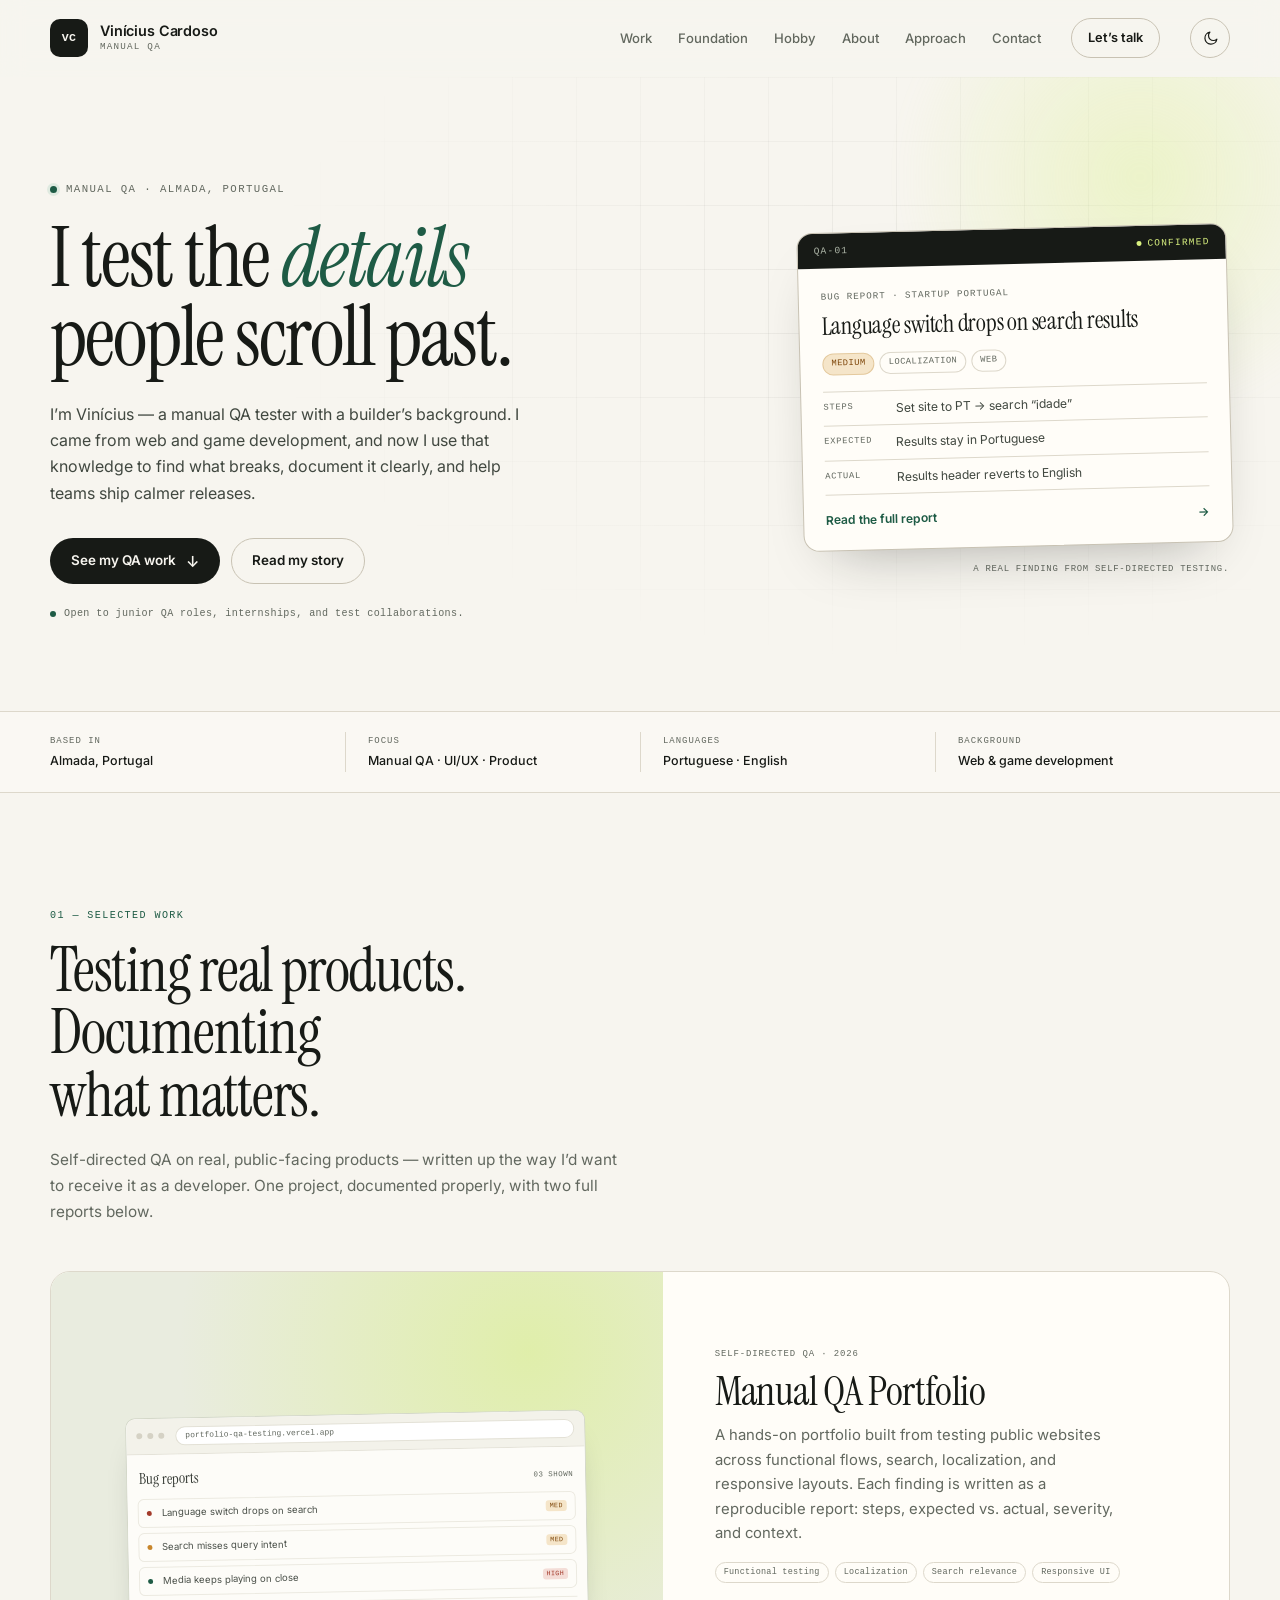
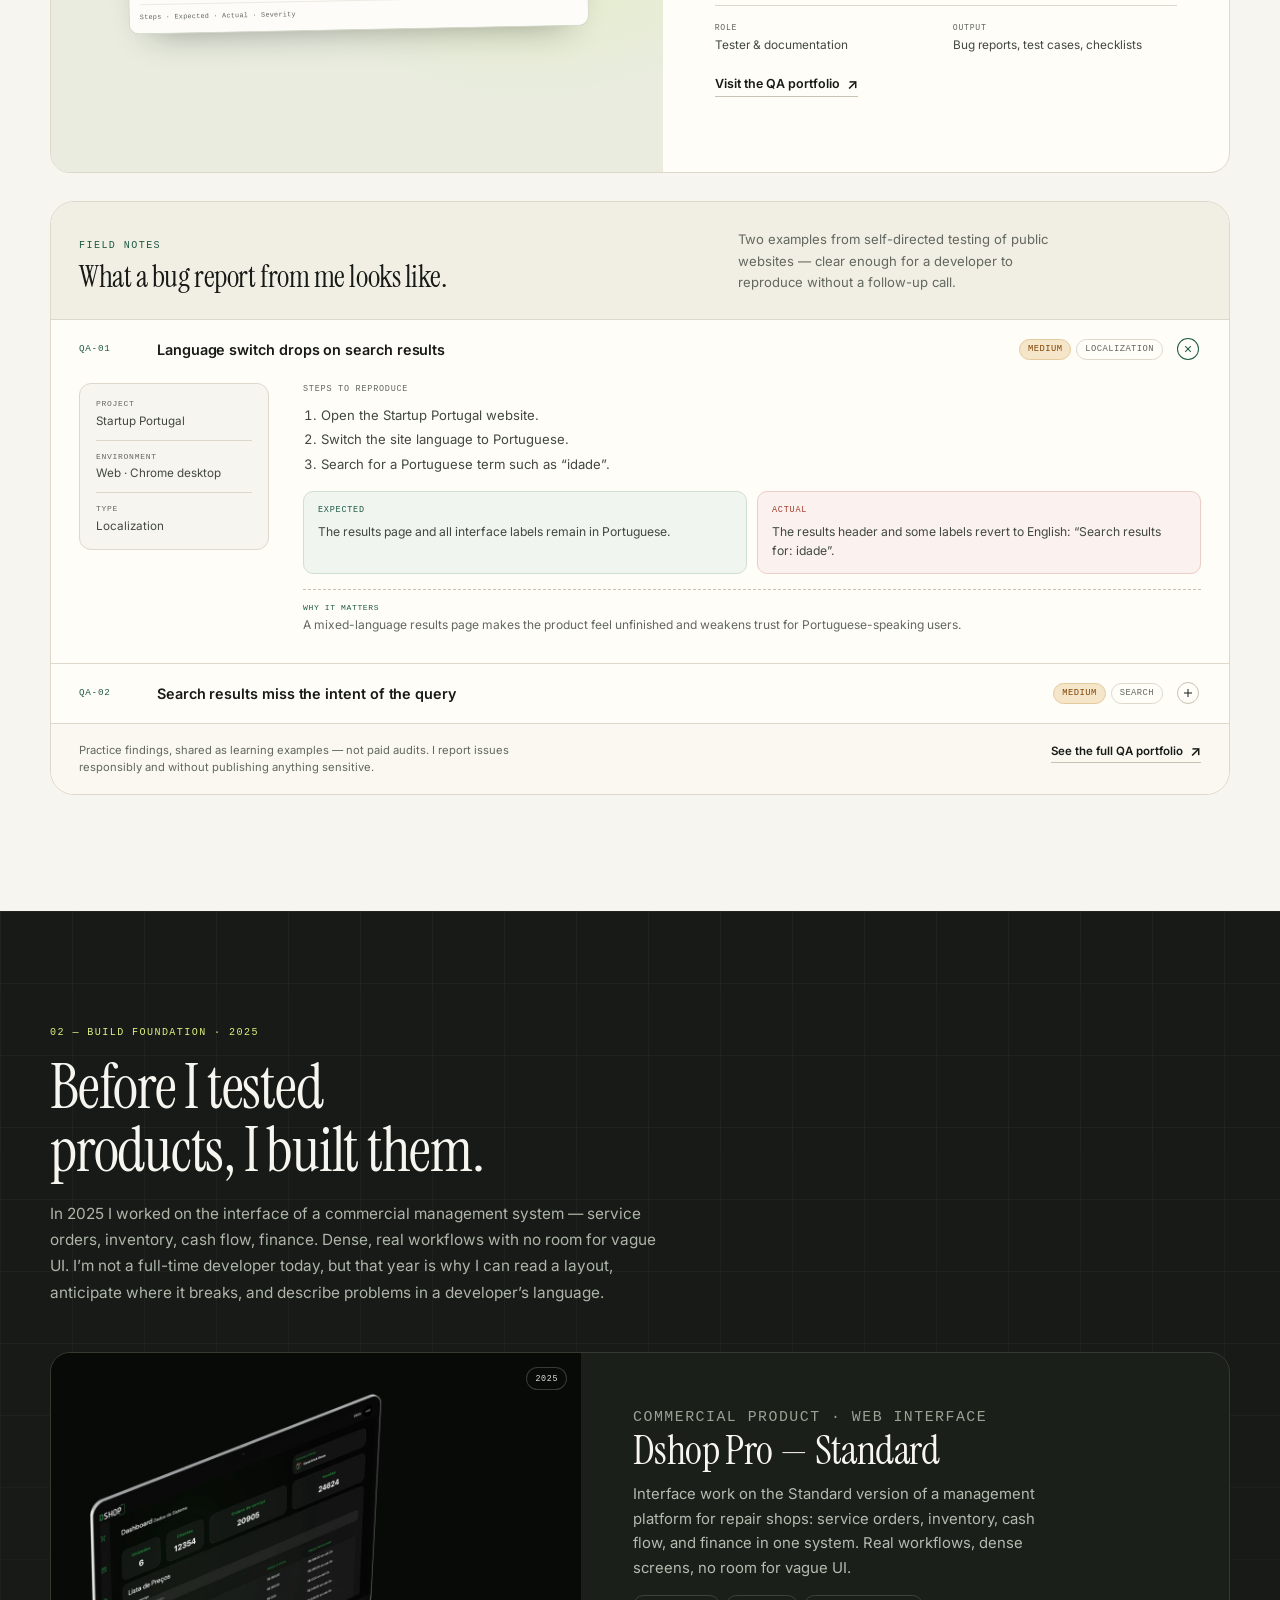
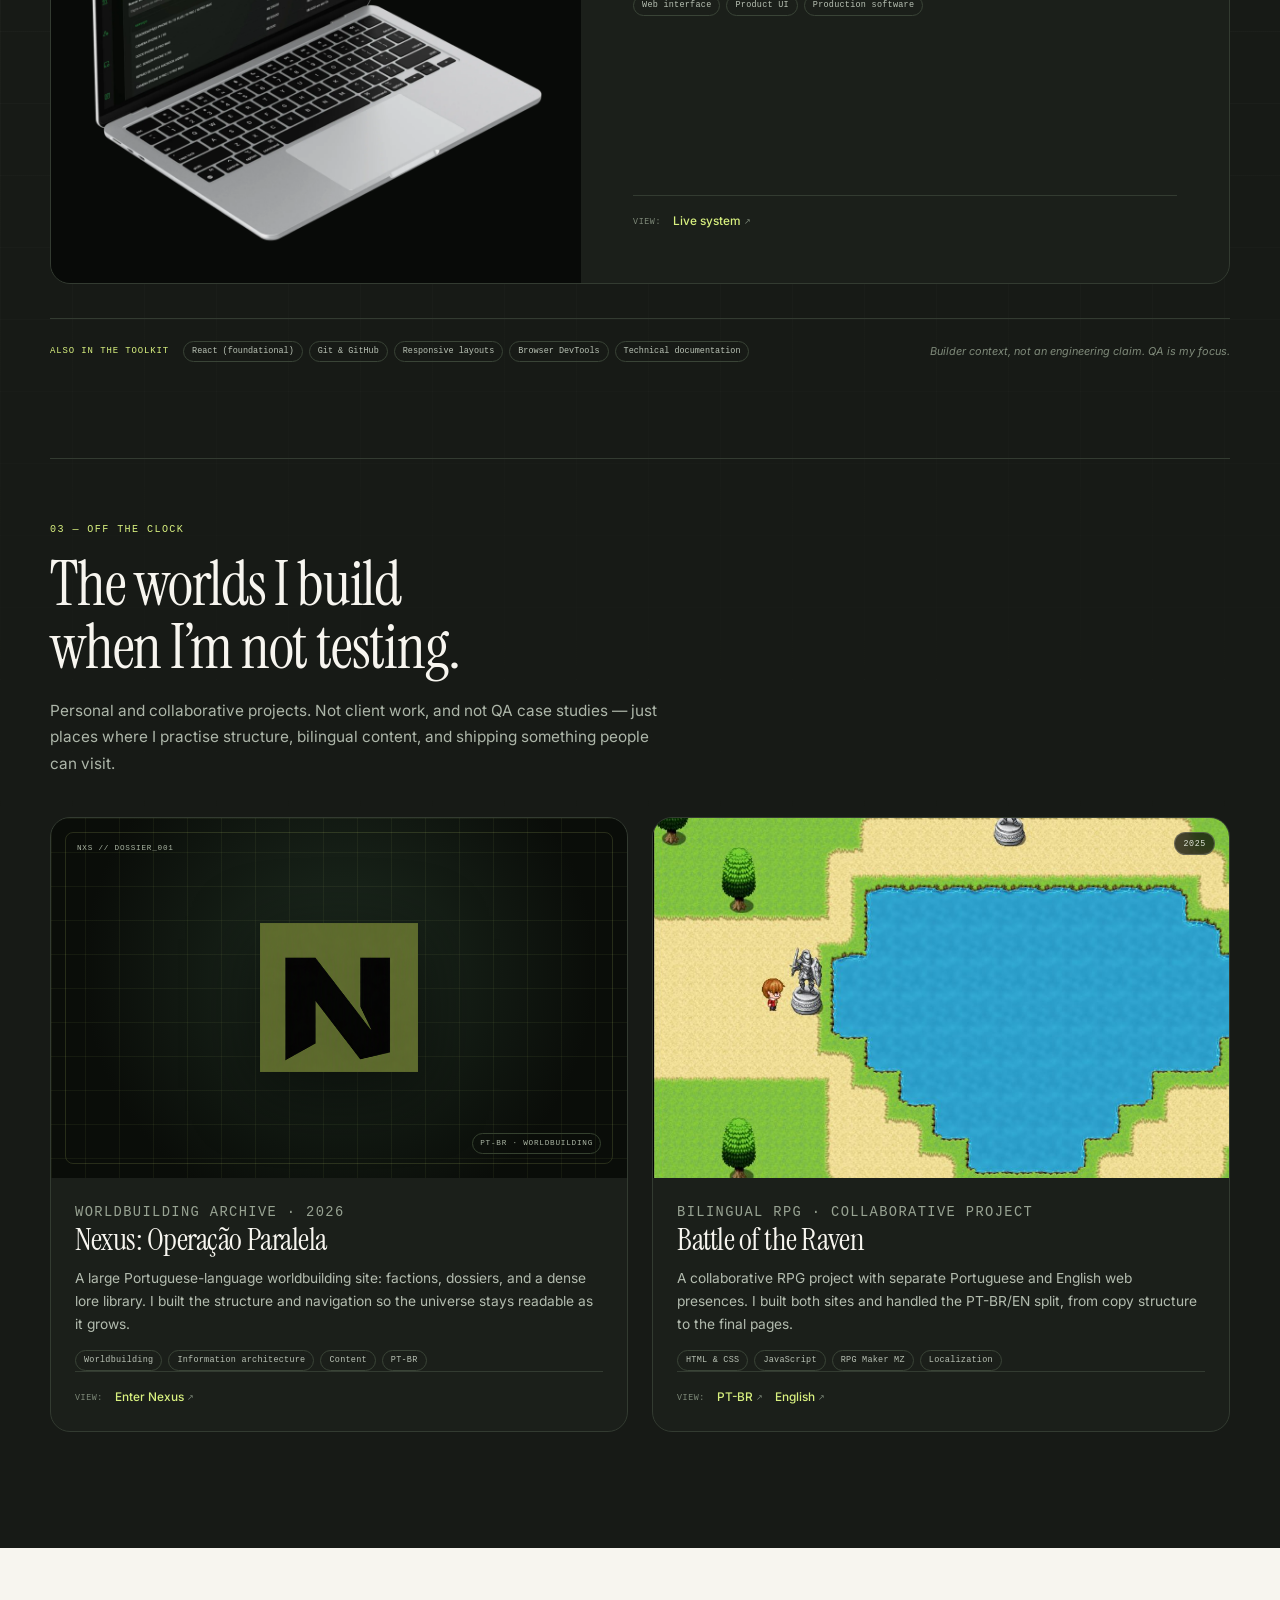
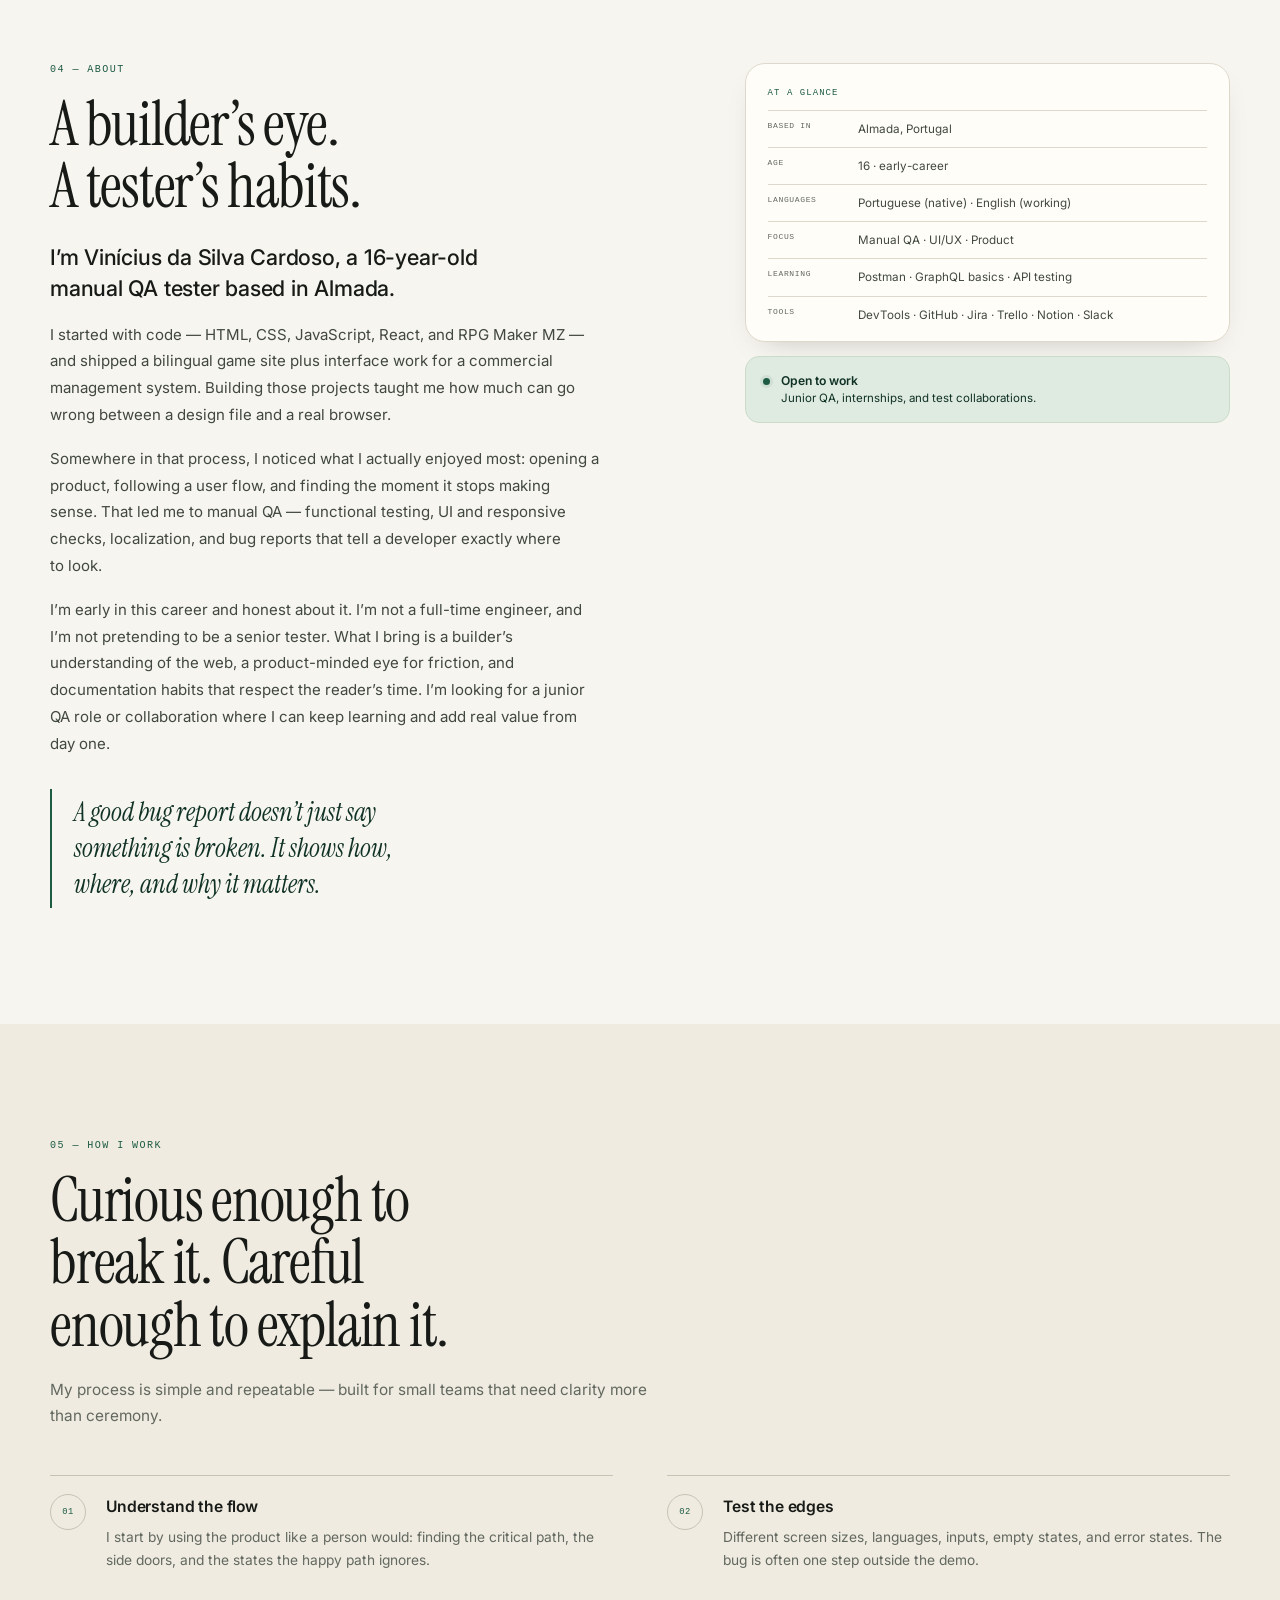
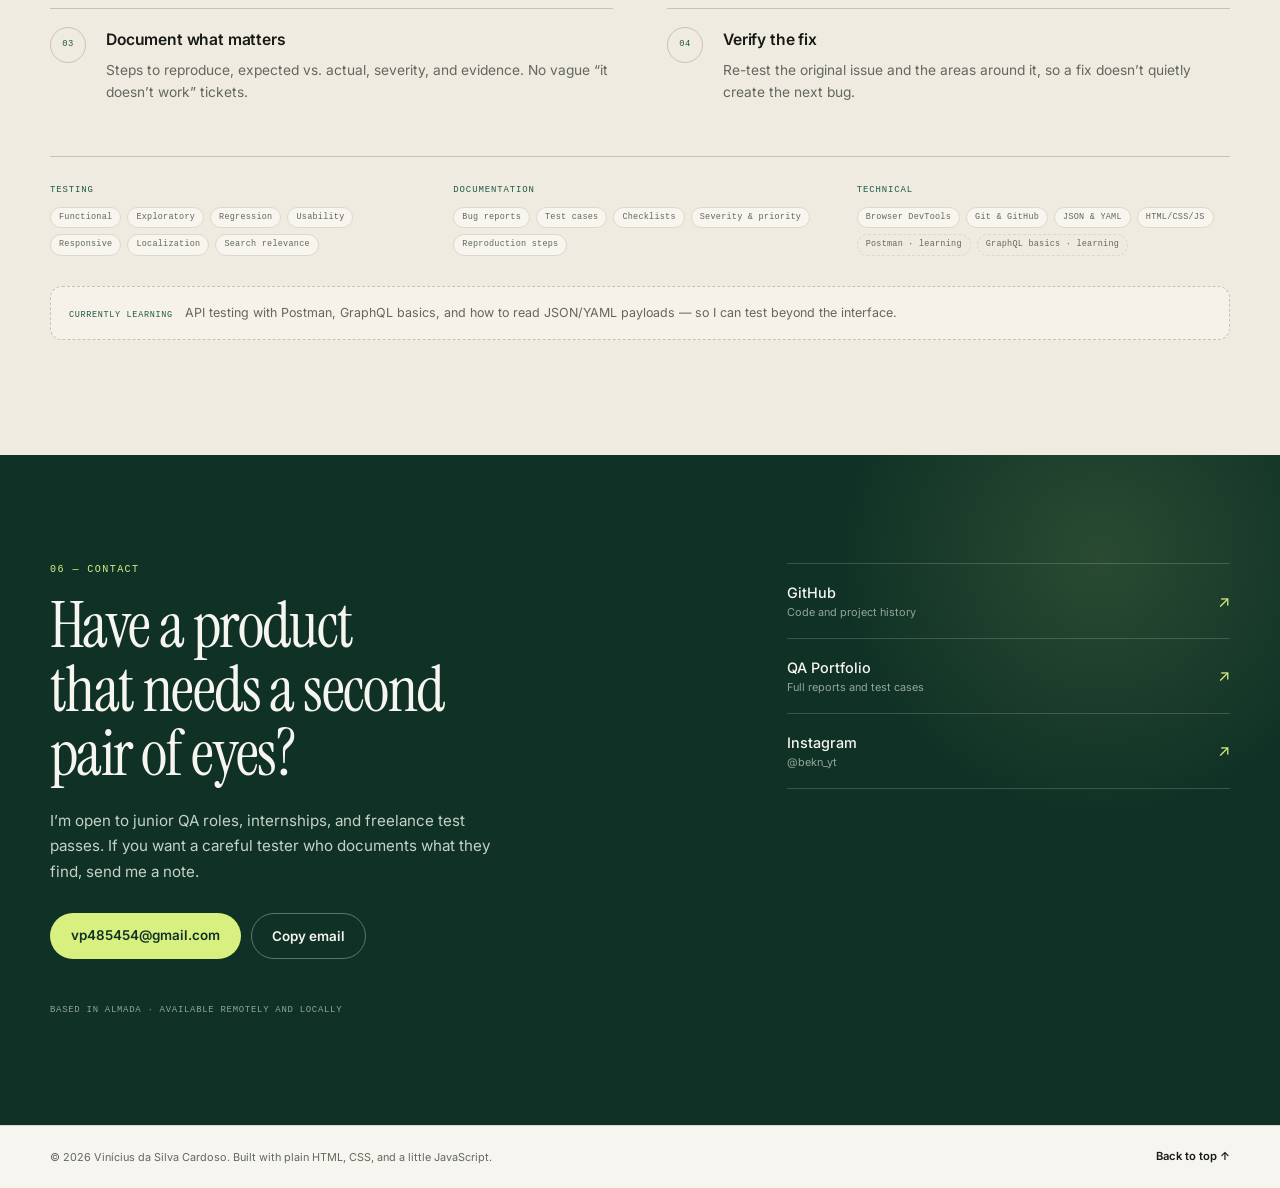
==== commit 36eb3ec7: "Update content 0.1 (only content)" ====
--- a/index.html
+++ b/index.html
@@ -6,7 +6,7 @@
   <title>Vinícius Cardoso — Manual QA Tester</title>
   <meta
     name="description"
-    content="Vinícius Cardoso is a manual QA tester in Lisbon with a builder's background. Functional testing, UI/UX checks, localization, and clear bug reports.">
+    content="Vinícius Cardoso is a manual QA tester in Almada with a builder's background. Functional testing, UI/UX checks, localization, and clear bug reports.">
   <meta name="theme-color" content="#f7f5ef" id="meta-theme-color">
   <meta name="color-scheme" content="light dark">
   <script>
@@ -56,11 +56,11 @@
       "@type": "Person",
       "name": "Vinícius da Silva Cardoso",
       "jobTitle": "Manual QA Tester",
-      "description": "Manual QA tester in Lisbon with a background in web and game development. Focused on functional testing, UI/UX checks, localization, and clear bug reports.",
+      "description": "Manual QA tester in Almada with a background in web and game development. Focused on functional testing, UI/UX checks, localization, and clear bug reports.",
       "email": "mailto:vp485454@gmail.com",
       "address": {
         "@type": "PostalAddress",
-        "addressLocality": "Lisbon",
+        "addressLocality": "Almada",
         "addressCountry": "PT"
       },
       "knowsLanguage": ["pt-PT", "en"],
@@ -150,7 +150,7 @@
         <div class="hero-copy">
           <p class="eyebrow" data-reveal>
             <span class="status-dot" aria-hidden="true"></span>
-            Manual QA &middot; Lisbon, Portugal
+            Manual QA &middot; Almada, Portugal
           </p>
           <h1 id="hero-title" data-reveal style="--delay: 60ms">
             I test the <em>details</em><br>people scroll past.
@@ -222,7 +222,7 @@
         <ul class="fact-list">
           <li>
             <span class="fact-label">Based in</span>
-            <span class="fact-value">Lisbon, Portugal</span>
+            <span class="fact-value">Almada, Portugal</span>
           </li>
           <li>
             <span class="fact-label">Focus</span>
@@ -672,7 +672,7 @@
           <h2 id="about-title">A builder&rsquo;s eye. A tester&rsquo;s habits.</h2>
           <p class="about-lead">
             I&rsquo;m Vinícius da Silva Cardoso, a 16-year-old manual QA tester based
-            in Lisbon.
+            in Almada.
           </p>
           <p>
             I started with code &mdash; HTML, CSS, JavaScript, React, and RPG Maker MZ
@@ -709,7 +709,7 @@
             <dl class="glance-list">
               <div>
                 <dt>Based in</dt>
-                <dd>Lisbon, Portugal</dd>
+                <dd>Almada, Portugal</dd>
               </div>
               <div>
                 <dt>Age</dt>
@@ -855,7 +855,7 @@
           </div>
           <p class="contact-status" role="status" aria-live="polite" data-copy-status></p>
           <p class="contact-note">
-            Based in Lisbon &middot; Available remotely and locally
+            Based in Almada &middot; Available remotely and locally
           </p>
         </div>
 
